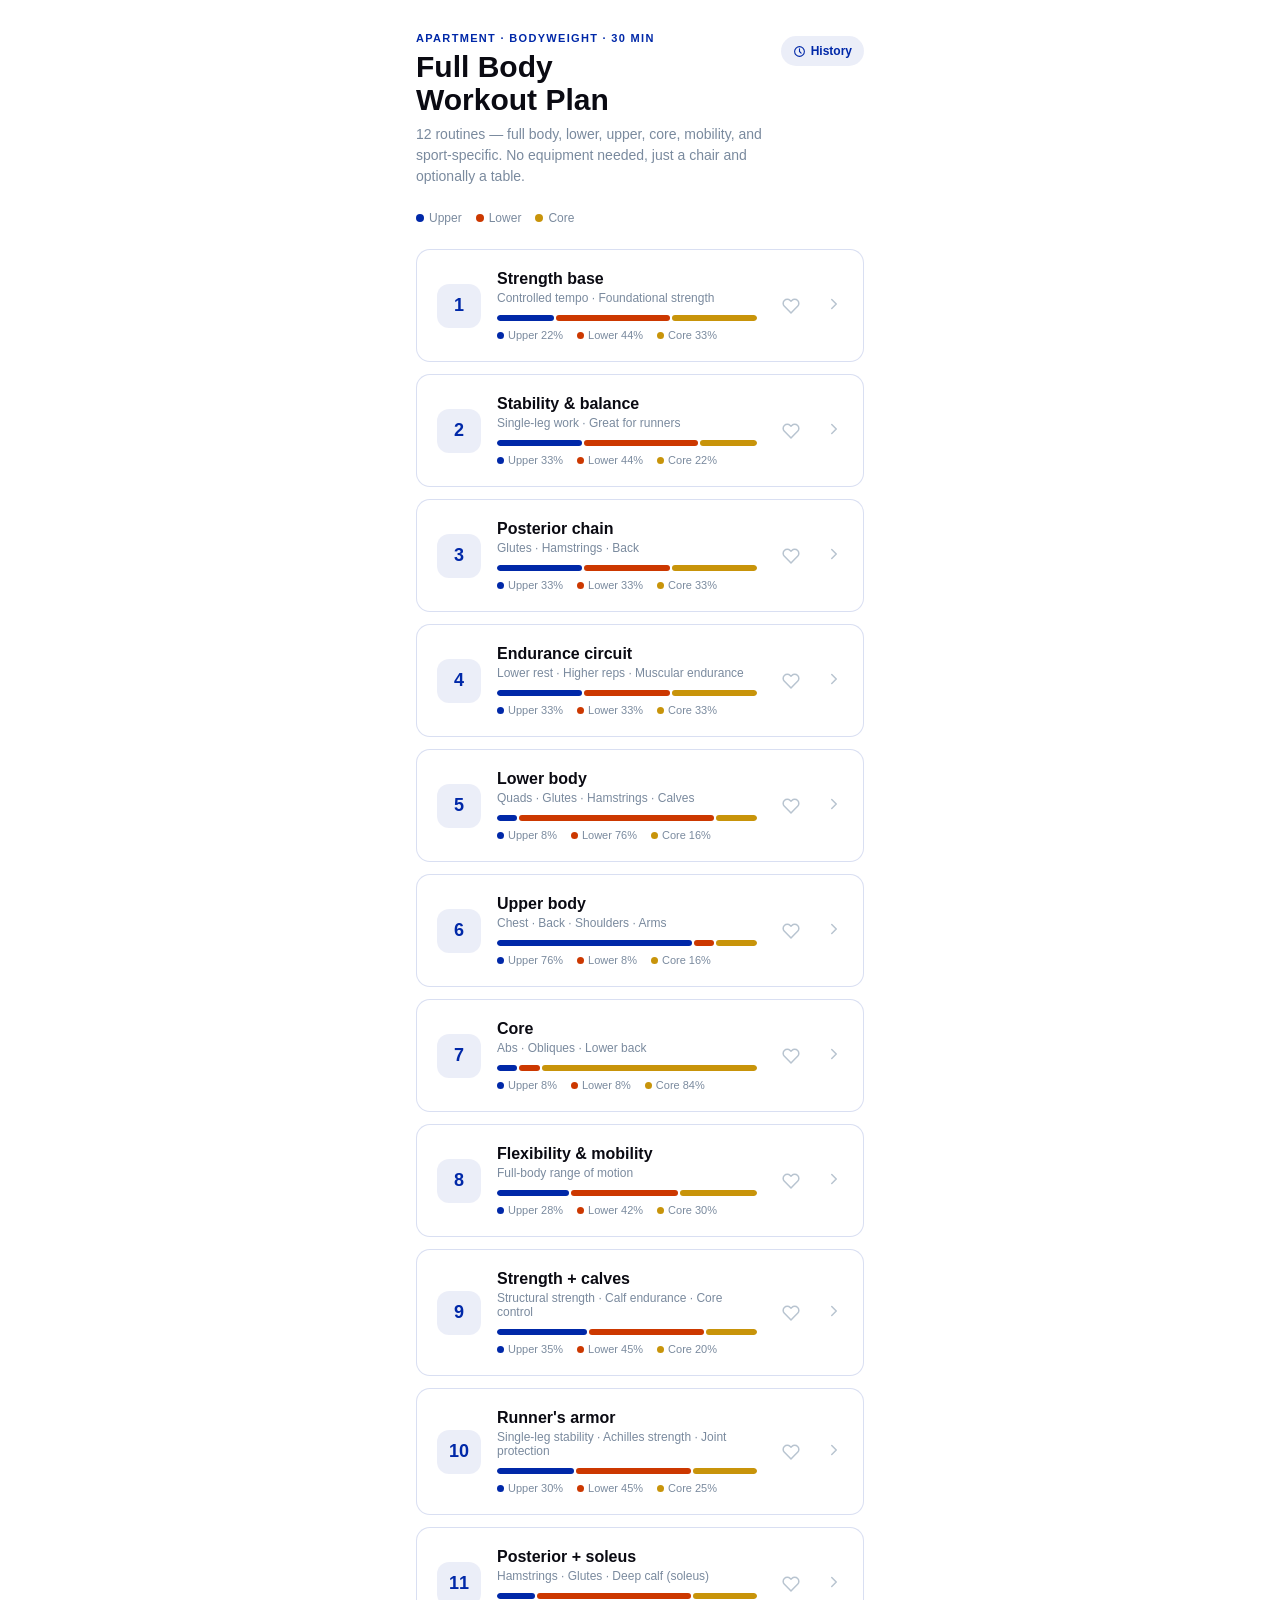
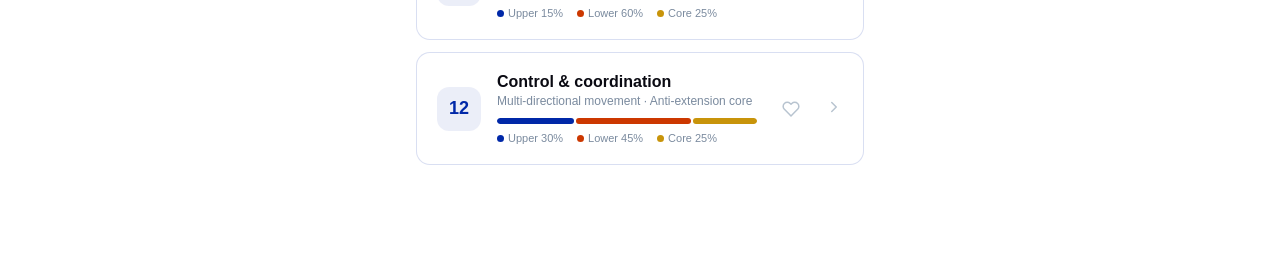
==== index.html @ d7d29f02 "Add 4 Gemini routines (9-12) and heart/favourite feature - Routines 9-12 from Gemini sport-specific " ====
<!DOCTYPE html>
<html lang="en">
<head>
  <meta charset="UTF-8">
  <meta name="viewport" content="width=device-width, initial-scale=1, viewport-fit=cover">
  <meta name="apple-mobile-web-app-capable" content="yes">
  <meta name="apple-mobile-web-app-status-bar-style" content="black-translucent">
  <meta name="theme-color" content="#ffffff">
  <title>Full Body Workout</title>
  <link rel="manifest" href="manifest.json">
  <link rel="icon" type="image/svg+xml" href="favicon.svg">
  <link rel="apple-touch-icon" href="apple-touch-icon.png">
  <link rel="stylesheet" href="style.css">
</head>
<body>
  <div class="page">
    <div class="hub-top">
      <div class="hub-header" style="padding-top:0">
        <p class="hub-eyebrow">Apartment · Bodyweight · 30 min</p>
        <h1 class="hub-title">Full Body<br>Workout Plan</h1>
        <p class="hub-sub">12 routines — full body, lower, upper, core, mobility, and sport-specific. No equipment needed, just a chair and optionally a table.</p>
      </div>
      <a href="history.html" class="history-nav-btn">
        <svg viewBox="0 0 24 24"><circle cx="12" cy="12" r="9"/><polyline points="12 7 12 12 15 15"/></svg>
        History
      </a>
    </div>

    <div class="muscle-legend">
      <div class="muscle-legend-item"><div class="legend-dot" style="background:var(--upper)"></div>Upper</div>
      <div class="muscle-legend-item"><div class="legend-dot" style="background:var(--lower)"></div>Lower</div>
      <div class="muscle-legend-item"><div class="legend-dot" style="background:var(--core)"></div>Core</div>
    </div>

    <div id="cards"></div>
  </div>

  <script src="data.js"></script>
  <script src="app.js"></script>
</body>
</html>
---- style.css ----
:root {
  --bg: #ffffff;
  --surface: #ffffff;
  --surface2: #E2DED7;
  --border: #CCC8C0;
  --card-border: rgba(0,40,168,0.15);
  --text: #0A0A12;
  --text2: #7A8A9E;
  --text3: #B8C4D0;
  --accent: #0028A8;
  --accent-dim: rgba(0,40,168,0.08);
  --upper: #0028A8;
  --upper-bg: rgba(0,40,168,0.08);
  --lower: #CC3800;
  --lower-bg: rgba(204,56,0,0.08);
  --core: #C8940A;
  --core-bg: rgba(200,148,10,0.10);
  --radius: 14px;
  --radius-sm: 8px;
  --font: -apple-system, BlinkMacSystemFont, 'SF Pro Display', 'Segoe UI', sans-serif;
}

*, *::before, *::after { box-sizing: border-box; margin: 0; padding: 0; }

html { font-size: 16px; -webkit-text-size-adjust: 100%; }

body {
  font-family: var(--font);
  background: var(--bg);
  color: var(--text);
  min-height: 100dvh;
  overscroll-behavior: none;
  padding-top: env(safe-area-inset-top);
}

a { color: inherit; text-decoration: none; }
button { font-family: var(--font); cursor: pointer; border: none; background: none; color: inherit; }

.page { max-width: 480px; margin: 0 auto; padding: 0 16px calc(100px + env(safe-area-inset-bottom)); }

/* Header */
.top-bar {
  display: flex;
  align-items: center;
  padding: 16px 0 8px;
  gap: 12px;
  position: sticky;
  top: 0;
  background: var(--bg);
  z-index: 10;
}
.back-btn {
  width: 36px; height: 36px;
  border-radius: 50%;
  background: var(--surface2);
  display: flex; align-items: center; justify-content: center;
  flex-shrink: 0;
  transition: background 0.15s;
}
.back-btn:active { background: var(--surface2); }
.back-btn svg { width: 18px; height: 18px; stroke: var(--text2); fill: none; stroke-width: 2; stroke-linecap: round; stroke-linejoin: round; }

/* Muscle tags */
.tags { display: flex; flex-wrap: wrap; gap: 5px; margin-top: 6px; }
.tag {
  font-size: 11px;
  padding: 3px 8px;
  border-radius: 20px;
  font-weight: 500;
}
.tag-upper { background: var(--upper-bg); color: var(--upper); }
.tag-lower { background: var(--lower-bg); color: var(--lower); }
.tag-core  { background: var(--core-bg);  color: var(--core); }

/* Split bar */
.split-bar {
  display: flex;
  border-radius: var(--radius-sm);
  overflow: hidden;
  height: 6px;
  gap: 2px;
}
.split-seg { height: 100%; border-radius: 3px; }

.split-labels {
  display: flex;
  gap: 14px;
  margin-top: 8px;
}
.split-label {
  font-size: 11px;
  display: flex;
  align-items: center;
  gap: 4px;
}
.split-dot {
  width: 7px; height: 7px;
  border-radius: 50%;
}

/* Section label */
.section-label {
  font-size: 10px;
  font-weight: 600;
  letter-spacing: 0.1em;
  text-transform: uppercase;
  color: var(--text2);
  margin: 24px 0 10px;
}

/* Exercise card */
.ex-card {
  background: var(--bg);
  border: 1px solid var(--card-border);
  border-radius: var(--radius);
  padding: 14px 16px;
  margin-bottom: 8px;
  display: flex;
  align-items: flex-start;
  gap: 14px;
}
.ex-card.warmup, .ex-card.cooldown {
  border-color: var(--border);
}
.ex-left { flex: 1; min-width: 0; }
.ex-name { font-size: 15px; font-weight: 600; }
.ex-note { font-size: 12px; color: var(--text2); margin-top: 3px; line-height: 1.4; }
.ex-right {
  display: flex;
  flex-direction: column;
  align-items: flex-end;
  gap: 8px;
  flex-shrink: 0;
}
.ex-sets {
  font-size: 12px;
  color: var(--text2);
  text-align: right;
  white-space: nowrap;
}
.video-btn {
  display: flex;
  align-items: center;
  gap: 4px;
  font-size: 11px;
  color: var(--accent);
  background: var(--accent-dim);
  border-radius: 20px;
  padding: 4px 9px;
  white-space: nowrap;
  transition: opacity 0.15s;
}
.video-btn:active { opacity: 0.7; }
.video-btn svg { width: 11px; height: 11px; fill: var(--accent); }

/* Tip box */
.tip-box {
  background: var(--accent-dim);
  border-left: 3px solid var(--accent);
  border-radius: 0 var(--radius-sm) var(--radius-sm) 0;
  padding: 12px 14px;
  font-size: 13px;
  color: var(--text2);
  line-height: 1.5;
  margin: 20px 0;
}

/* Timer overlay */
#timer-overlay {
  position: fixed;
  inset: 0;
  background: var(--bg);
  z-index: 100;
  display: flex;
  flex-direction: column;
  align-items: center;
  justify-content: center;
  padding: calc(24px + env(safe-area-inset-top)) 24px calc(24px + env(safe-area-inset-bottom));
  text-align: center;
  display: none;
}
#timer-overlay.active { display: flex; }

.timer-phase {
  font-size: 11px;
  font-weight: 600;
  letter-spacing: 0.12em;
  text-transform: uppercase;
  color: var(--text3);
  margin-bottom: 8px;
}
.timer-ex-name {
  font-size: 26px;
  font-weight: 700;
  line-height: 1.2;
  margin-bottom: 6px;
}
.timer-ex-note {
  font-size: 14px;
  color: var(--text2);
  margin-bottom: 32px;
  line-height: 1.4;
}
.timer-ring {
  position: relative;
  width: 180px; height: 180px;
  margin-bottom: 28px;
}
.timer-ring svg { width: 100%; height: 100%; transform: rotate(-90deg); }
.timer-ring-bg { fill: none; stroke: var(--surface2); stroke-width: 8; }
.timer-ring-fg { fill: none; stroke-width: 8; stroke-linecap: round; transition: stroke-dashoffset 1s linear; }
.timer-ring-fg.work  { stroke: var(--accent); }
.timer-ring-fg.rest  { stroke: var(--text3); }
.timer-count {
  position: absolute;
  inset: 0;
  display: flex;
  flex-direction: column;
  align-items: center;
  justify-content: center;
}
.timer-seconds {
  font-size: 52px;
  font-weight: 700;
  line-height: 1;
  font-variant-numeric: tabular-nums;
}
.timer-mode-label {
  font-size: 11px;
  font-weight: 600;
  letter-spacing: 0.1em;
  text-transform: uppercase;
  margin-top: 4px;
}
.timer-mode-label.work { color: var(--accent); }
.timer-mode-label.rest { color: var(--text2); }

.timer-set-info {
  font-size: 13px;
  color: var(--text2);
  margin-bottom: 28px;
}

.timer-controls {
  display: flex;
  gap: 12px;
  align-items: center;
}
.timer-btn-main {
  width: 64px; height: 64px;
  border-radius: 50%;
  background: var(--accent);
  color: #fff;
  font-size: 13px;
  font-weight: 700;
  display: flex;
  align-items: center;
  justify-content: center;
  transition: transform 0.1s;
}
.timer-btn-main:active { transform: scale(0.95); }
.timer-btn-main svg { width: 22px; height: 22px; fill: #fff; }
.timer-btn-sec {
  width: 48px; height: 48px;
  border-radius: 50%;
  background: var(--surface2);
  display: flex;
  align-items: center;
  justify-content: center;
  transition: background 0.15s;
}
.timer-btn-sec:active { background: var(--border); }
.timer-btn-sec svg { width: 18px; height: 18px; stroke: var(--text2); fill: none; stroke-width: 2; stroke-linecap: round; stroke-linejoin: round; }

.timer-next-up {
  margin-top: 20px;
  font-size: 12px;
  color: var(--text3);
}
.timer-next-up span { color: var(--text2); }

.timer-progress-bar {
  width: 100%;
  max-width: 280px;
  height: 3px;
  background: var(--surface2);
  border-radius: 2px;
  margin-bottom: 28px;
  overflow: hidden;
}
.timer-progress-fill {
  height: 100%;
  background: var(--accent);
  border-radius: 2px;
  transition: width 0.3s;
}

/* Start area (fixed bottom wrapper) */
#start-area {
  position: fixed;
  bottom: 0;
  left: 0;
  right: 0;
  display: flex;
  flex-direction: column;
  align-items: center;
  gap: 10px;
  padding: 16px 16px calc(28px + env(safe-area-inset-bottom));
  background: linear-gradient(transparent, var(--bg) 40%);
  z-index: 20;
  pointer-events: none;
}
#start-area > * { pointer-events: all; }

/* Mode toggle */
.mode-select {
  display: flex;
  background: var(--surface2);
  border-radius: 50px;
  padding: 3px;
}
.mode-btn {
  padding: 8px 22px;
  border-radius: 50px;
  font-size: 13px;
  font-weight: 600;
  color: var(--text2);
  transition: all 0.15s;
}
.mode-btn.active {
  background: var(--accent);
  color: #fff;
}

/* Start workout btn */
.start-btn {
  background: var(--accent);
  color: #fff;
  font-size: 15px;
  font-weight: 700;
  padding: 16px 40px;
  border-radius: 50px;
  box-shadow: 0 8px 32px rgba(0,40,168,0.22);
  transition: transform 0.1s, box-shadow 0.1s;
  white-space: nowrap;
}
.start-btn:active { transform: scale(0.97); box-shadow: none; }

/* Reps overlay */
#reps-overlay {
  position: fixed;
  inset: 0;
  background: var(--bg);
  z-index: 100;
  display: none;
  flex-direction: column;
  align-items: center;
  justify-content: center;
  padding: calc(24px + env(safe-area-inset-top)) 24px calc(24px + env(safe-area-inset-bottom));
  text-align: center;
}
#reps-overlay.active { display: flex; }

.reps-input-row {
  display: flex;
  align-items: center;
  gap: 20px;
  margin: 12px 0 4px;
}
.reps-number {
  font-size: 72px;
  font-weight: 800;
  line-height: 1;
  font-variant-numeric: tabular-nums;
  min-width: 90px;
  text-align: center;
}
.reps-adj {
  width: 52px;
  height: 52px;
  border-radius: 50%;
  background: var(--surface2);
  font-size: 30px;
  font-weight: 300;
  color: var(--text);
  display: flex;
  align-items: center;
  justify-content: center;
  transition: background 0.15s;
}
.reps-adj:active { background: var(--border); }
.reps-target {
  font-size: 12px;
  color: var(--text3);
  margin-top: 8px;
}
.reps-done-btn {
  background: var(--accent);
  color: #fff;
  font-size: 16px;
  font-weight: 700;
  padding: 16px 48px;
  border-radius: 50px;
  margin-top: 20px;
  transition: transform 0.1s;
}
.reps-done-btn:active { transform: scale(0.97); }

/* History page */
.export-btn {
  font-size: 12px;
  font-weight: 600;
  color: var(--accent);
  background: var(--accent-dim);
  padding: 7px 14px;
  border-radius: 20px;
  white-space: nowrap;
  transition: opacity 0.15s;
}
.export-btn:active { opacity: 0.7; }

.history-card {
  background: var(--bg);
  border: 1px solid var(--card-border);
  border-radius: var(--radius);
  padding: 14px 16px;
  margin-bottom: 10px;
  cursor: pointer;
  transition: border-color 0.15s;
}
.history-card:active { border-color: var(--accent); }
.history-card-header {
  display: flex;
  justify-content: space-between;
  align-items: flex-start;
  gap: 10px;
}
.history-card-title { font-size: 15px; font-weight: 600; }
.history-card-meta { font-size: 12px; color: var(--text2); margin-top: 3px; }
.history-mode-badge {
  font-size: 10px;
  font-weight: 700;
  padding: 3px 8px;
  border-radius: 20px;
  text-transform: uppercase;
  letter-spacing: 0.05em;
  flex-shrink: 0;
}
.history-mode-badge.reps { background: var(--accent-dim); color: var(--accent); }
.history-mode-badge.timer { background: var(--surface2); color: var(--text3); }
.history-exercises {
  display: none;
  margin-top: 10px;
  border-top: 1px solid var(--border);
  padding-top: 10px;
  flex-direction: column;
  gap: 5px;
}
.history-card.expanded .history-exercises { display: flex; }
.history-chevron {
  width: 15px; height: 15px;
  stroke: var(--text3);
  fill: none;
  stroke-width: 2;
  stroke-linecap: round;
  stroke-linejoin: round;
  transition: transform 0.2s;
  flex-shrink: 0;
}
.history-card.expanded .history-chevron { transform: rotate(90deg); }

/* Weekly summary */
.history-week-summary {
  display: flex;
  gap: 16px;
  padding: 12px 0 20px;
  border-bottom: 1px solid var(--border);
  margin-bottom: 16px;
}
.history-stat {
  display: flex;
  flex-direction: column;
  gap: 2px;
}
.history-stat-value {
  font-size: 22px;
  font-weight: 800;
  color: var(--accent);
  line-height: 1;
}
.history-stat-label {
  font-size: 11px;
  color: var(--text2);
  font-weight: 500;
}
.history-ex-row {
  display: flex;
  justify-content: space-between;
  font-size: 12px;
  color: var(--text2);
}
.history-ex-row span:first-child { color: var(--text); }

/* Privacy notice */
.privacy-notice {
  margin-top: 32px;
  padding: 16px;
  border-top: 1px solid var(--border);
  padding-bottom: 40px;
}
.privacy-notice-title {
  display: flex;
  align-items: center;
  gap: 6px;
  font-size: 11px;
  font-weight: 700;
  text-transform: uppercase;
  letter-spacing: 0.08em;
  color: var(--text2);
  margin-bottom: 10px;
}
.privacy-notice-title svg {
  width: 13px; height: 13px;
  stroke: var(--text2);
  fill: none;
  stroke-width: 2;
  stroke-linecap: round;
  stroke-linejoin: round;
  flex-shrink: 0;
}
.privacy-notice p {
  font-size: 12px;
  color: var(--text3);
  line-height: 1.6;
  margin-bottom: 8px;
}
.privacy-notice p:last-child { margin-bottom: 0; }
.privacy-notice strong { color: var(--text2); font-weight: 600; }

/* Hub history nav */
.hub-top {
  display: flex;
  justify-content: space-between;
  align-items: flex-start;
  padding-top: 32px;
}
.history-nav-btn {
  display: flex;
  align-items: center;
  gap: 5px;
  font-size: 12px;
  font-weight: 600;
  color: var(--accent);
  background: var(--accent-dim);
  padding: 8px 12px;
  border-radius: 20px;
  white-space: nowrap;
  margin-top: 4px;
  transition: opacity 0.15s;
}
.history-nav-btn:active { opacity: 0.7; }
.history-nav-btn svg { width: 13px; height: 13px; stroke: var(--accent); fill: none; stroke-width: 2; stroke-linecap: round; stroke-linejoin: round; }

/* Hub cards */
.routine-card {
  background: var(--bg);
  border: 1px solid var(--card-border);
  border-radius: var(--radius);
  padding: 20px;
  margin-bottom: 12px;
  display: flex;
  align-items: center;
  gap: 16px;
  transition: background 0.15s, border-color 0.15s;
  cursor: pointer;
}
.routine-card:active { background: var(--surface2); border-color: var(--accent); }
.routine-num {
  width: 44px; height: 44px;
  border-radius: 12px;
  background: var(--accent-dim);
  color: var(--accent);
  font-size: 18px;
  font-weight: 800;
  display: flex;
  align-items: center;
  justify-content: center;
  flex-shrink: 0;
}
.routine-info { flex: 1; }
.routine-card-title { font-size: 16px; font-weight: 600; }
.routine-card-focus { font-size: 12px; color: var(--text2); margin-top: 3px; }
.routine-card-last { font-size: 11px; color: var(--accent); margin-top: 3px; font-weight: 500; }
.routine-card-split { margin-top: 10px; }
.chevron { flex-shrink: 0; }
.chevron svg { width: 18px; height: 18px; stroke: var(--text3); fill: none; stroke-width: 2; stroke-linecap: round; stroke-linejoin: round; }

.heart-btn {
  width: 36px; height: 36px;
  border-radius: 50%;
  display: flex;
  align-items: center;
  justify-content: center;
  flex-shrink: 0;
  transition: transform 0.15s;
}
.heart-btn:active { transform: scale(0.82); }
.heart-btn svg {
  width: 18px; height: 18px;
  stroke: var(--text3);
  fill: none;
  stroke-width: 2;
  stroke-linecap: round;
  stroke-linejoin: round;
  transition: stroke 0.15s, fill 0.15s;
}
.heart-btn.active svg {
  stroke: var(--lower);
  fill: var(--lower);
}

/* Hub header */
.hub-header { padding: 32px 0 8px; }
.hub-eyebrow {
  font-size: 11px;
  font-weight: 600;
  letter-spacing: 0.12em;
  text-transform: uppercase;
  color: var(--accent);
  margin-bottom: 6px;
}
.hub-title { font-size: 30px; font-weight: 800; line-height: 1.1; }
.hub-sub { font-size: 14px; color: var(--text2); margin-top: 8px; line-height: 1.5; }

.muscle-legend {
  display: flex;
  gap: 14px;
  margin: 16px 0 24px;
}
.muscle-legend-item {
  display: flex;
  align-items: center;
  gap: 5px;
  font-size: 12px;
  color: var(--text2);
}
.legend-dot { width: 8px; height: 8px; border-radius: 50%; }

/* Done screen */
.done-screen {
  display: flex;
  flex-direction: column;
  align-items: center;
  justify-content: center;
  text-align: center;
  min-height: 60vh;
  gap: 12px;
}
.done-icon {
  font-size: 56px;
  margin-bottom: 8px;
}
.done-title { font-size: 28px; font-weight: 800; }
.done-sub { font-size: 15px; color: var(--text2); }
.done-btn {
  margin-top: 24px;
  background: var(--accent);
  color: #fff;
  font-size: 15px;
  font-weight: 700;
  padding: 14px 36px;
  border-radius: 50px;
}
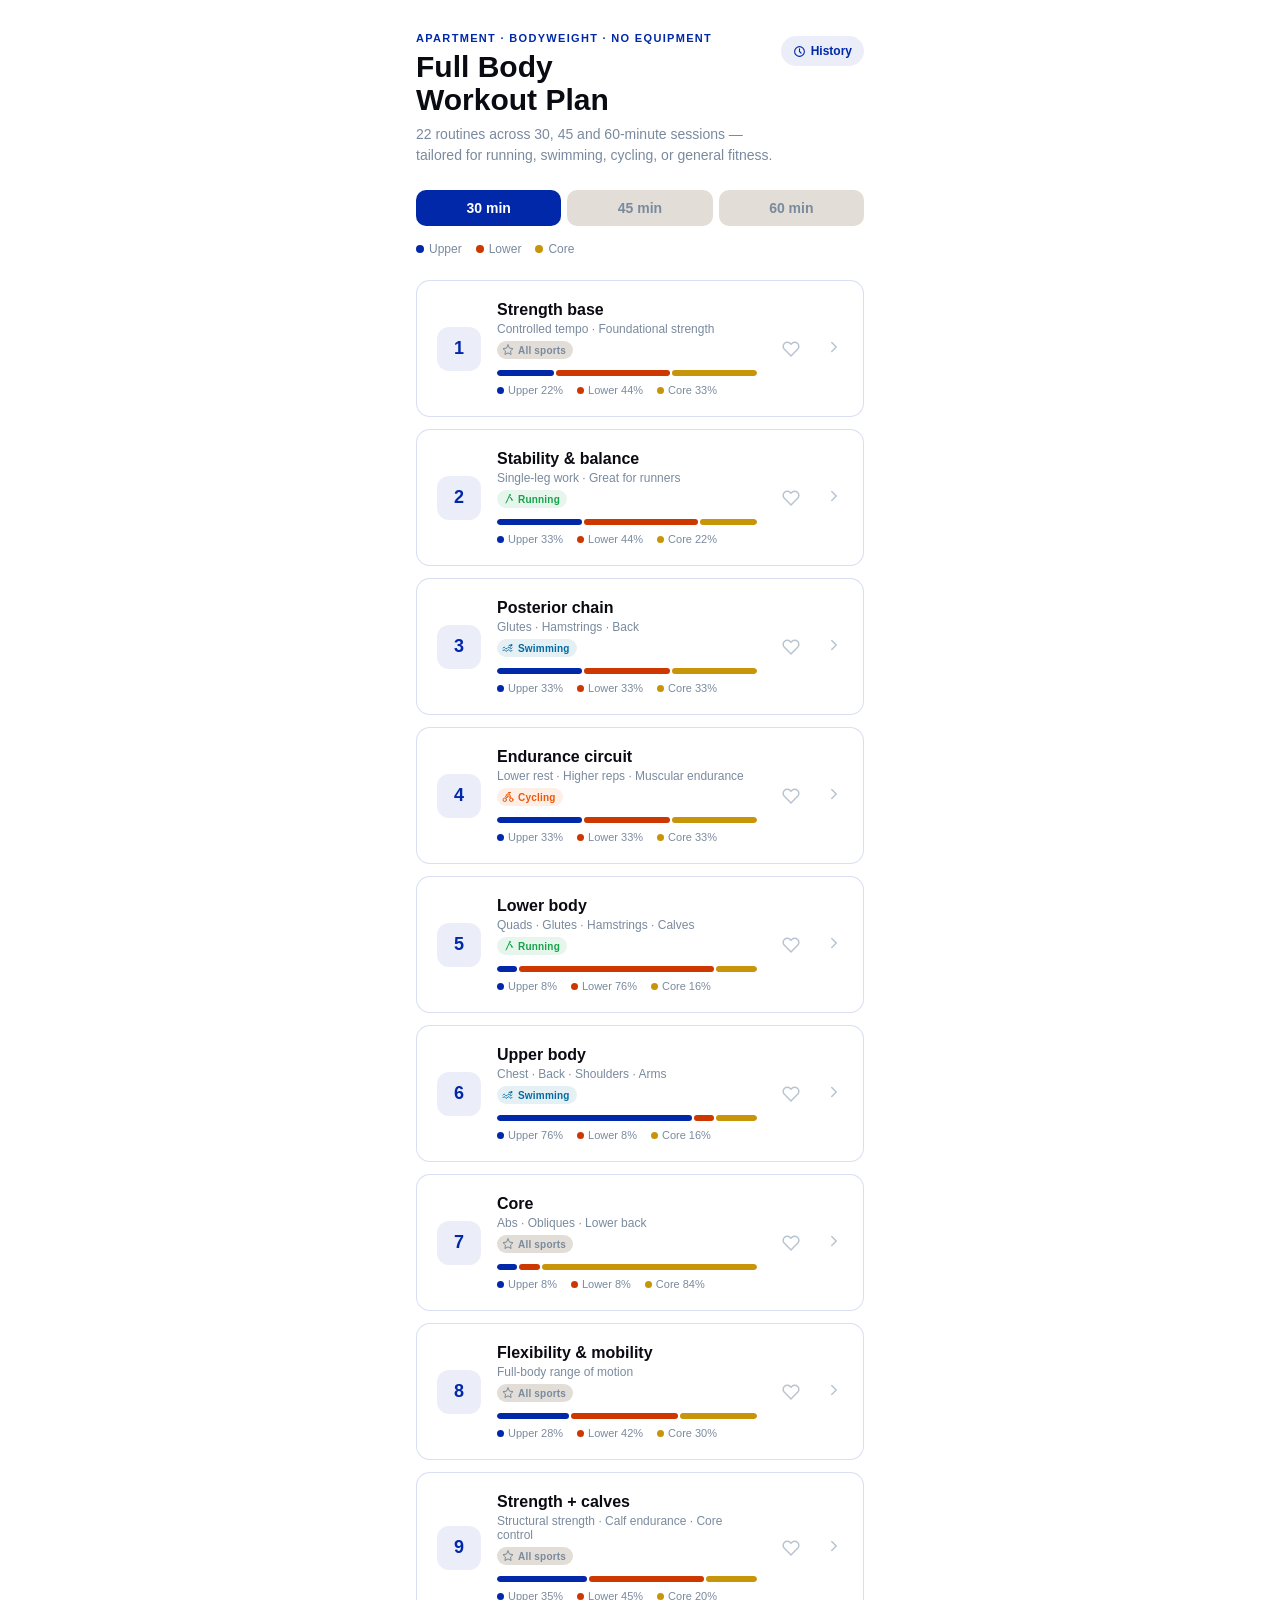
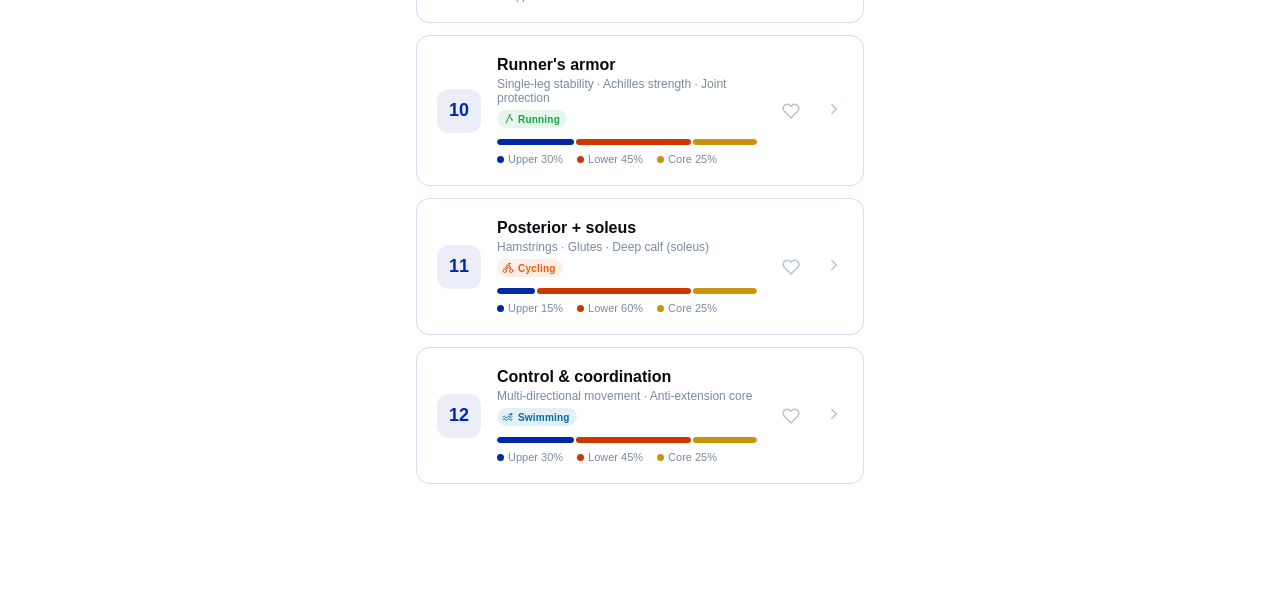
==== commit 9041ba39: "Add duration tabs, sport icons, and 10 new 45/60-min routines - Duration tabs (30/45/60 min) on the " ====
--- a/index.html
+++ b/index.html
@@ -9,21 +9,27 @@
   <title>Full Body Workout</title>
   <link rel="manifest" href="manifest.json">
   <link rel="icon" type="image/svg+xml" href="favicon.svg">
-  <link rel="apple-touch-icon" href="apple-touch-icon.png">
+  <link rel="apple-touch-icon" href="apple-touch-icon-v2.png">
   <link rel="stylesheet" href="style.css">
 </head>
 <body>
   <div class="page">
     <div class="hub-top">
       <div class="hub-header" style="padding-top:0">
-        <p class="hub-eyebrow">Apartment · Bodyweight · 30 min</p>
+        <p class="hub-eyebrow">Apartment · Bodyweight · No equipment</p>
         <h1 class="hub-title">Full Body<br>Workout Plan</h1>
-        <p class="hub-sub">12 routines — full body, lower, upper, core, mobility, and sport-specific. No equipment needed, just a chair and optionally a table.</p>
+        <p class="hub-sub">22 routines across 30, 45 and 60-minute sessions — tailored for running, swimming, cycling, or general fitness.</p>
       </div>
       <a href="history.html" class="history-nav-btn">
         <svg viewBox="0 0 24 24"><circle cx="12" cy="12" r="9"/><polyline points="12 7 12 12 15 15"/></svg>
         History
       </a>
+    </div>
+
+    <div class="duration-tabs">
+      <button class="dur-tab active" data-dur="30">30 min</button>
+      <button class="dur-tab" data-dur="45">45 min</button>
+      <button class="dur-tab" data-dur="60">60 min</button>
     </div>
 
     <div class="muscle-legend">
--- a/style.css
+++ b/style.css
@@ -561,6 +561,49 @@
 .history-nav-btn:active { opacity: 0.7; }
 .history-nav-btn svg { width: 13px; height: 13px; stroke: var(--accent); fill: none; stroke-width: 2; stroke-linecap: round; stroke-linejoin: round; }
 
+/* Duration tabs */
+.duration-tabs {
+  display: flex;
+  gap: 6px;
+  margin: 16px 0 4px;
+}
+.dur-tab {
+  flex: 1;
+  padding: 10px 0;
+  border-radius: 10px;
+  font-size: 14px;
+  font-weight: 600;
+  color: var(--text2);
+  background: var(--surface2);
+  transition: all 0.15s;
+}
+.dur-tab.active {
+  background: var(--accent);
+  color: #fff;
+}
+.dur-tab:active { opacity: 0.85; }
+
+/* Sport badge */
+.sport-badge {
+  display: inline-flex;
+  align-items: center;
+  gap: 4px;
+  font-size: 10px;
+  font-weight: 600;
+  padding: 3px 7px 3px 5px;
+  border-radius: 20px;
+  margin-top: 5px;
+  letter-spacing: 0.02em;
+}
+.sport-badge svg {
+  width: 12px; height: 12px;
+  flex-shrink: 0;
+}
+.sport-run   { background: rgba(22,163,74,0.10);  color: #16A34A; }
+.sport-swim  { background: rgba(3,105,161,0.10);   color: #0369A1; }
+.sport-cycle { background: rgba(234,88,12,0.10);   color: #EA580C; }
+.sport-all   { background: var(--surface2);         color: var(--text2); }
+
 /* Hub cards */
 .routine-card {
   background: var(--bg);
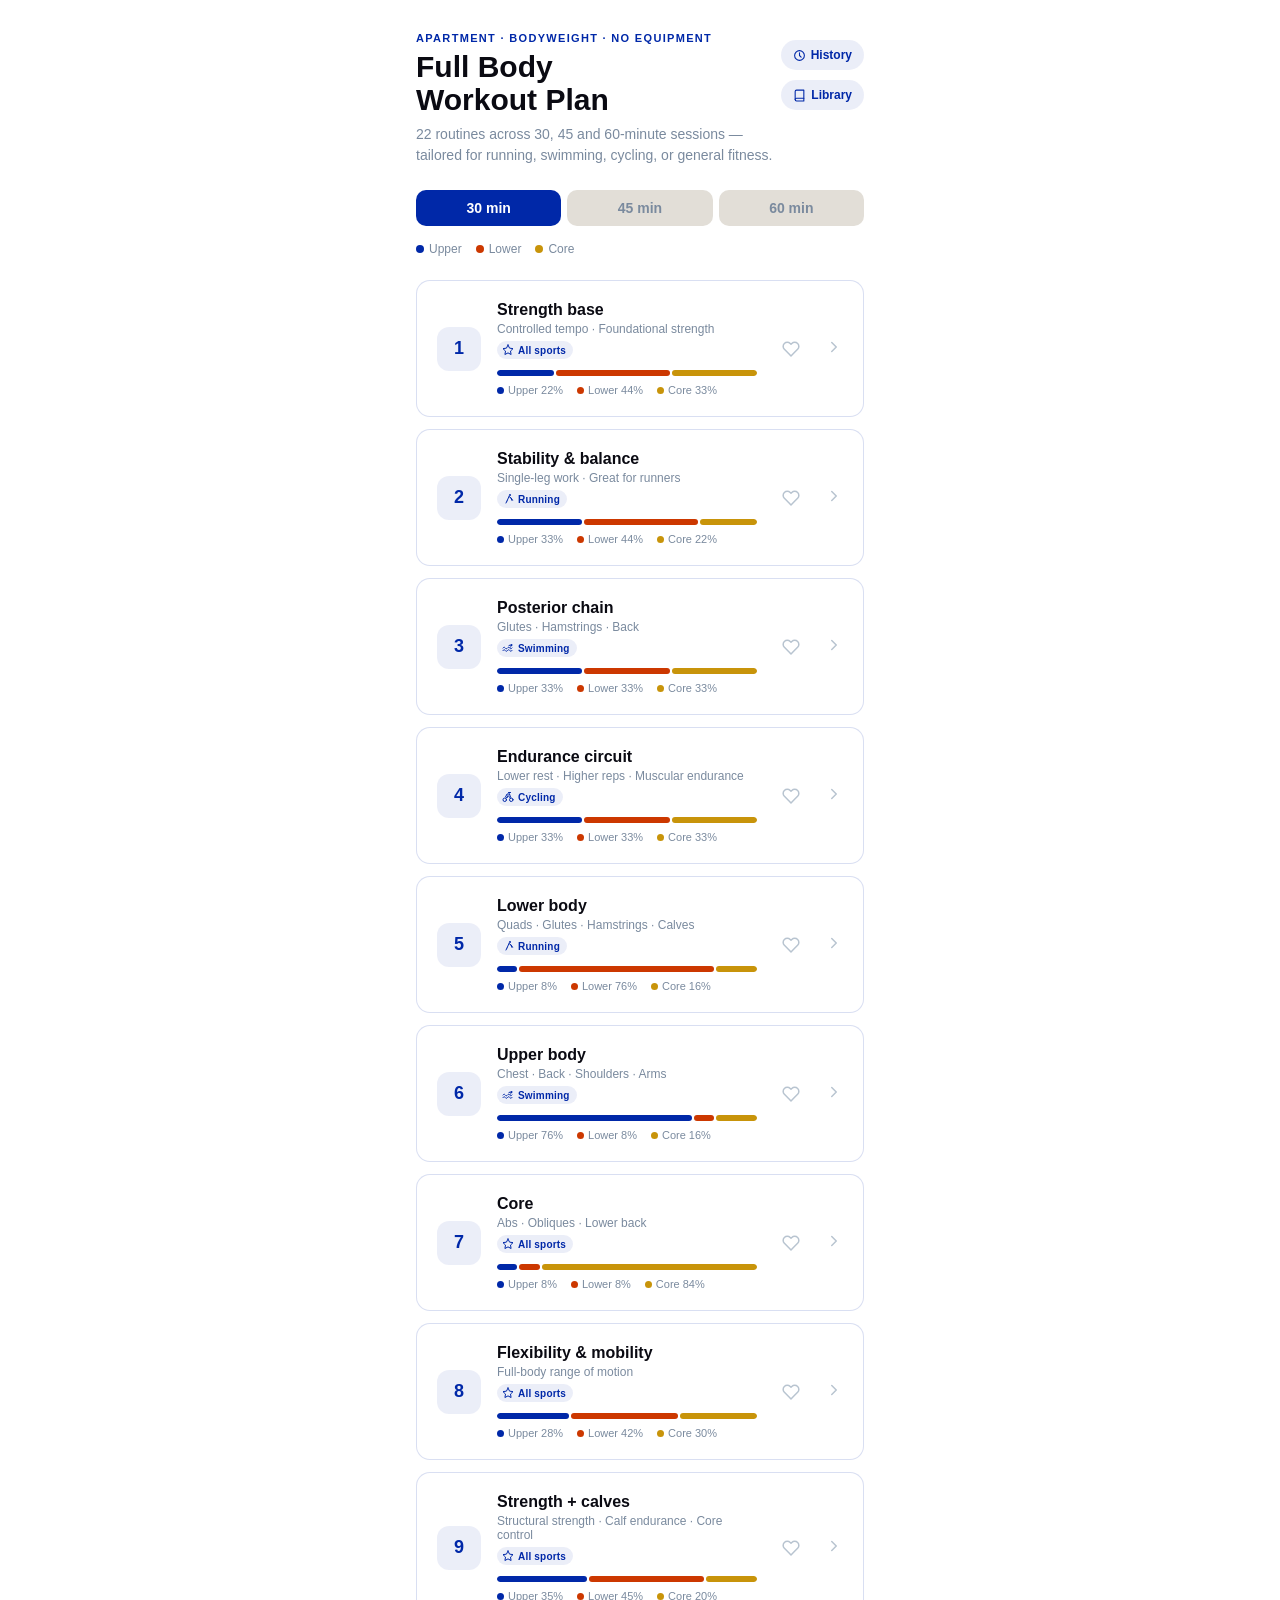
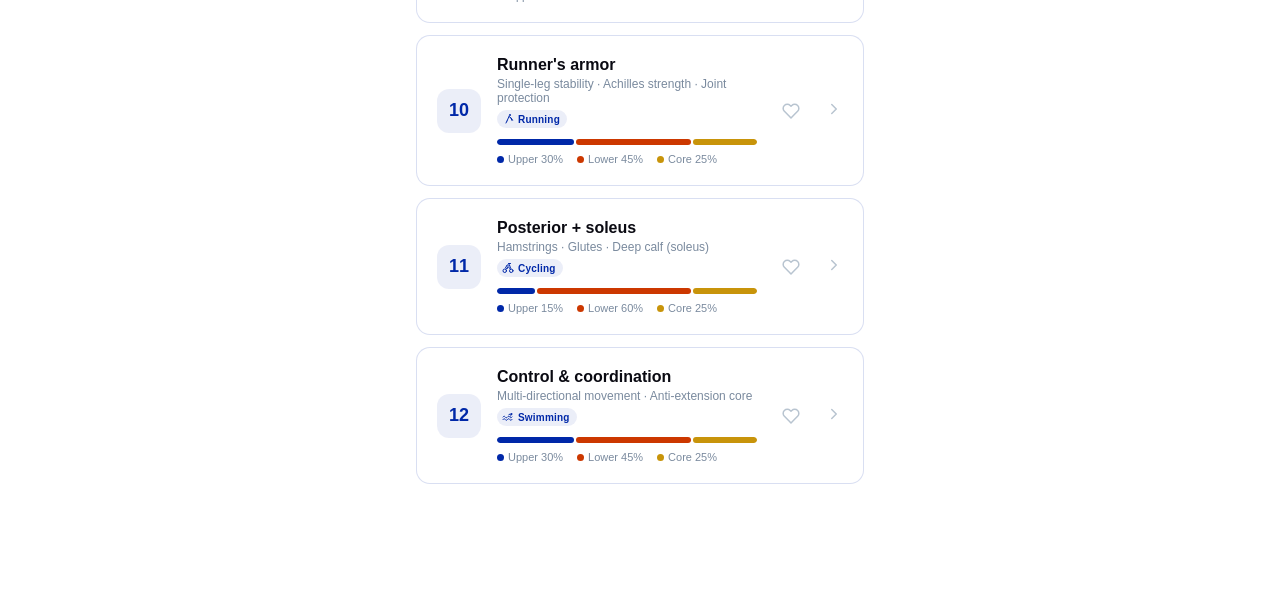
==== commit dc1f4cb7: "Add exercise library + fix sport badge colors - New library.html/library.js: 30 exercises across Low" ====
--- a/index.html
+++ b/index.html
@@ -20,10 +20,16 @@
         <h1 class="hub-title">Full Body<br>Workout Plan</h1>
         <p class="hub-sub">22 routines across 30, 45 and 60-minute sessions — tailored for running, swimming, cycling, or general fitness.</p>
       </div>
-      <a href="history.html" class="history-nav-btn">
-        <svg viewBox="0 0 24 24"><circle cx="12" cy="12" r="9"/><polyline points="12 7 12 12 15 15"/></svg>
-        History
-      </a>
+      <div class="hub-nav">
+        <a href="history.html" class="history-nav-btn">
+          <svg viewBox="0 0 24 24"><circle cx="12" cy="12" r="9"/><polyline points="12 7 12 12 15 15"/></svg>
+          History
+        </a>
+        <a href="library.html" class="history-nav-btn">
+          <svg viewBox="0 0 24 24"><path d="M4 19.5A2.5 2.5 0 0 1 6.5 17H20"/><path d="M6.5 2H20v20H6.5A2.5 2.5 0 0 1 4 19.5v-15A2.5 2.5 0 0 1 6.5 2z"/></svg>
+          Library
+        </a>
+      </div>
     </div>
 
     <div class="duration-tabs">
--- a/style.css
+++ b/style.css
@@ -599,10 +599,10 @@
   width: 12px; height: 12px;
   flex-shrink: 0;
 }
-.sport-run   { background: rgba(22,163,74,0.10);  color: #16A34A; }
-.sport-swim  { background: rgba(3,105,161,0.10);   color: #0369A1; }
-.sport-cycle { background: rgba(234,88,12,0.10);   color: #EA580C; }
-.sport-all   { background: var(--surface2);         color: var(--text2); }
+.sport-run, .sport-swim, .sport-cycle, .sport-all {
+  background: var(--accent-dim);
+  color: var(--accent);
+}
 
 /* Hub cards */
 .routine-card {
@@ -688,6 +688,129 @@
   color: var(--text2);
 }
 .legend-dot { width: 8px; height: 8px; border-radius: 50%; }
+
+/* Hub nav (history + library buttons) */
+.hub-nav {
+  display: flex;
+  flex-direction: column;
+  gap: 6px;
+  align-items: flex-end;
+  flex-shrink: 0;
+  margin-top: 4px;
+}
+
+/* Top bar titles (library / history pages) */
+.top-bar-titles { flex: 1; }
+.top-bar-title { font-size: 22px; font-weight: 800; }
+
+/* Library tabs */
+.lib-tabs {
+  display: flex;
+  gap: 6px;
+  margin: 16px 0 4px;
+}
+.lib-tab {
+  flex: 1;
+  padding: 10px 0;
+  border-radius: 10px;
+  font-size: 14px;
+  font-weight: 600;
+  color: var(--text2);
+  background: var(--surface2);
+  transition: all 0.15s;
+}
+.lib-tab.active {
+  background: var(--accent);
+  color: #fff;
+}
+.lib-tab:active { opacity: 0.85; }
+
+/* Library exercise cards */
+.lib-card {
+  background: var(--bg);
+  border: 1px solid var(--card-border);
+  border-radius: var(--radius);
+  padding: 14px 16px;
+  margin-bottom: 8px;
+  cursor: pointer;
+  transition: border-color 0.15s;
+}
+.lib-card:active { border-color: var(--accent); }
+.lib-card-header {
+  display: flex;
+  justify-content: space-between;
+  align-items: flex-start;
+  gap: 10px;
+}
+.lib-card-info { flex: 1; min-width: 0; }
+.lib-card-name-row {
+  display: flex;
+  align-items: center;
+  gap: 8px;
+  flex-wrap: wrap;
+}
+.lib-card-name {
+  font-size: 15px;
+  font-weight: 600;
+}
+.lib-cat-tag {
+  font-size: 10px;
+  padding: 2px 7px;
+}
+.lib-card-muscles {
+  display: flex;
+  flex-wrap: wrap;
+  gap: 4px;
+  margin-top: 6px;
+}
+.lib-card-actions {
+  display: flex;
+  align-items: center;
+  gap: 2px;
+  flex-shrink: 0;
+}
+.ex-chevron {
+  width: 18px; height: 18px;
+  stroke: var(--text3);
+  fill: none;
+  stroke-width: 2;
+  stroke-linecap: round;
+  stroke-linejoin: round;
+  transition: transform 0.2s;
+}
+.lib-card.expanded .ex-chevron { transform: rotate(90deg); }
+.lib-card-body {
+  display: none;
+  margin-top: 14px;
+  padding-top: 14px;
+  border-top: 1px solid var(--border);
+}
+.lib-card.expanded .lib-card-body { display: block; }
+.lib-card-desc {
+  font-size: 14px;
+  color: var(--text2);
+  line-height: 1.6;
+  margin-bottom: 14px;
+}
+.lib-card-tips-label {
+  font-size: 10px;
+  font-weight: 700;
+  text-transform: uppercase;
+  letter-spacing: 0.1em;
+  color: var(--text2);
+  margin-bottom: 8px;
+}
+.lib-card-tips {
+  padding-left: 16px;
+  display: flex;
+  flex-direction: column;
+  gap: 7px;
+}
+.lib-card-tips li {
+  font-size: 13px;
+  color: var(--text2);
+  line-height: 1.5;
+}
 
 /* Done screen */
 .done-screen {
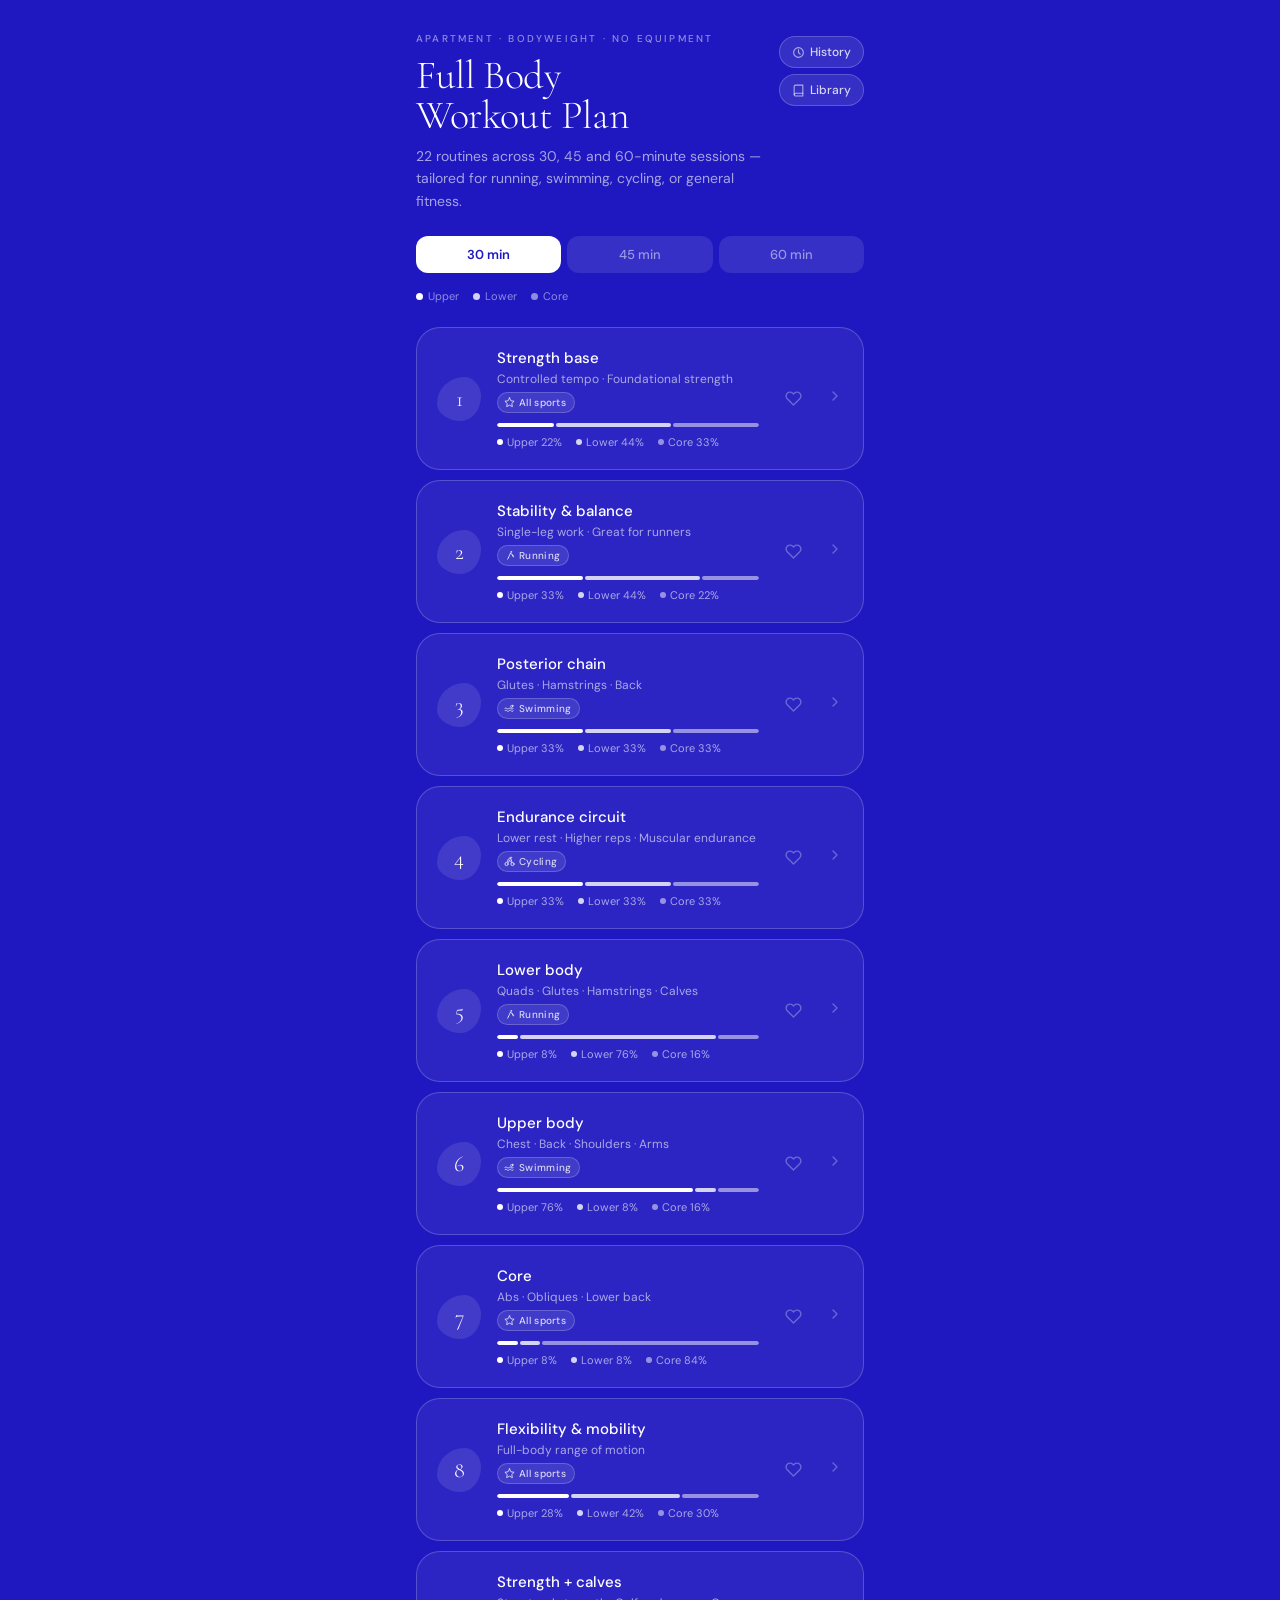
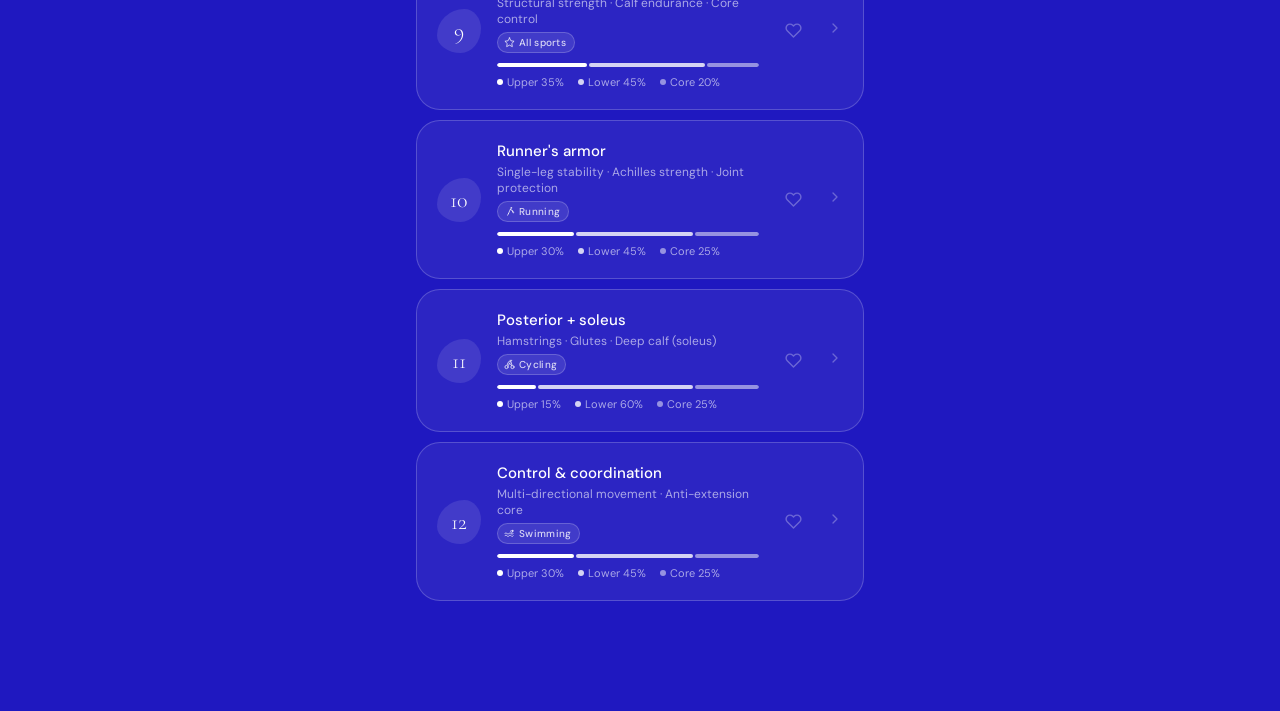
==== commit 29b82c66: "Apply Klein Design System — full visual overhaul - Background: Klein Electric Blue (#1F18C0), white " ====
--- a/index.html
+++ b/index.html
@@ -5,11 +5,14 @@
   <meta name="viewport" content="width=device-width, initial-scale=1, viewport-fit=cover">
   <meta name="apple-mobile-web-app-capable" content="yes">
   <meta name="apple-mobile-web-app-status-bar-style" content="black-translucent">
-  <meta name="theme-color" content="#ffffff">
+  <meta name="theme-color" content="#1F18C0">
   <title>Full Body Workout</title>
   <link rel="manifest" href="manifest.json">
   <link rel="icon" type="image/svg+xml" href="favicon.svg">
   <link rel="apple-touch-icon" href="apple-touch-icon-v2.png">
+  <link rel="preconnect" href="https://fonts.googleapis.com">
+  <link rel="preconnect" href="https://fonts.gstatic.com" crossorigin>
+  <link href="https://fonts.googleapis.com/css2?family=Cormorant+Garamond:ital,wght@0,300;0,400;0,600;1,300&family=DM+Sans:opsz,wght@9..40,300;9..40,400;9..40,500&display=swap" rel="stylesheet">
   <link rel="stylesheet" href="style.css">
 </head>
 <body>
--- a/style.css
+++ b/style.css
@@ -1,25 +1,50 @@
+@import url('https://fonts.googleapis.com/css2?family=Cormorant+Garamond:ital,wght@0,300;0,400;0,600;1,300;1,400&family=DM+Sans:opsz,wght@9..40,300;9..40,400;9..40,500&display=swap');
+
+/* ── Design tokens ────────────────────────────────────────────────── */
 :root {
-  --bg: #ffffff;
-  --surface: #ffffff;
-  --surface2: #E2DED7;
-  --border: #CCC8C0;
-  --card-border: rgba(0,40,168,0.15);
-  --text: #0A0A12;
-  --text2: #7A8A9E;
-  --text3: #B8C4D0;
-  --accent: #0028A8;
-  --accent-dim: rgba(0,40,168,0.08);
-  --upper: #0028A8;
-  --upper-bg: rgba(0,40,168,0.08);
-  --lower: #CC3800;
-  --lower-bg: rgba(204,56,0,0.08);
-  --core: #C8940A;
-  --core-bg: rgba(200,148,10,0.10);
-  --radius: 14px;
-  --radius-sm: 8px;
-  --font: -apple-system, BlinkMacSystemFont, 'SF Pro Display', 'Segoe UI', sans-serif;
-}
-
+  /* Klein Design System palette */
+  --blue:        #1F18C0;
+  --blue-dark:   #130E8A;
+  --blue-light:  #2D25D9;
+
+  --white:       #FFFFFF;
+  --white-80:    rgba(255, 255, 255, 0.80);
+  --white-60:    rgba(255, 255, 255, 0.60);
+  --white-50:    rgba(255, 255, 255, 0.50);
+  --white-30:    rgba(255, 255, 255, 0.30);
+  --white-20:    rgba(255, 255, 255, 0.20);
+  --white-10:    rgba(255, 255, 255, 0.10);
+  --white-06:    rgba(255, 255, 255, 0.06);
+
+  /* Semantic tokens */
+  --bg:          #1F18C0;
+  --surface:     #2D25D9;
+  --surface2:    rgba(255, 255, 255, 0.10);
+  --border:      rgba(255, 255, 255, 0.20);
+  --card-border: rgba(255, 255, 255, 0.20);
+  --text:        #FFFFFF;
+  --text2:       rgba(255, 255, 255, 0.60);
+  --text3:       rgba(255, 255, 255, 0.30);
+  --accent:      #FFFFFF;
+  --accent-dim:  rgba(255, 255, 255, 0.10);
+
+  /* Category — opacity-based differentiation, palette-compliant */
+  --upper:    #FFFFFF;
+  --upper-bg: rgba(255, 255, 255, 0.12);
+  --lower:    rgba(255, 255, 255, 0.80);
+  --lower-bg: rgba(255, 255, 255, 0.06);
+  --core:     rgba(255, 255, 255, 0.50);
+  --core-bg:  rgba(255, 255, 255, 0.04);
+
+  /* Typography */
+  --font-display: 'Cormorant Garamond', Georgia, serif;
+  --font:         'DM Sans', system-ui, -apple-system, sans-serif;
+
+  --radius:    24px;
+  --radius-sm: 12px;
+}
+
+/* ── Reset ────────────────────────────────────────────────────────── */
 *, *::before, *::after { box-sizing: border-box; margin: 0; padding: 0; }
 
 html { font-size: 16px; -webkit-text-size-adjust: 100%; }
@@ -38,7 +63,7 @@
 
 .page { max-width: 480px; margin: 0 auto; padding: 0 16px calc(100px + env(safe-area-inset-bottom)); }
 
-/* Header */
+/* ── Top bar ──────────────────────────────────────────────────────── */
 .top-bar {
   display: flex;
   align-items: center;
@@ -52,32 +77,35 @@
 .back-btn {
   width: 36px; height: 36px;
   border-radius: 50%;
-  background: var(--surface2);
+  background: var(--white-10);
   display: flex; align-items: center; justify-content: center;
   flex-shrink: 0;
   transition: background 0.15s;
 }
-.back-btn:active { background: var(--surface2); }
-.back-btn svg { width: 18px; height: 18px; stroke: var(--text2); fill: none; stroke-width: 2; stroke-linecap: round; stroke-linejoin: round; }
-
-/* Muscle tags */
+.back-btn:active { background: var(--white-20); }
+.back-btn svg { width: 18px; height: 18px; stroke: var(--white-60); fill: none; stroke-width: 2; stroke-linecap: round; stroke-linejoin: round; }
+
+/* ── Muscle tags ──────────────────────────────────────────────────── */
 .tags { display: flex; flex-wrap: wrap; gap: 5px; margin-top: 6px; }
 .tag {
   font-size: 11px;
-  padding: 3px 8px;
-  border-radius: 20px;
-  font-weight: 500;
-}
-.tag-upper { background: var(--upper-bg); color: var(--upper); }
-.tag-lower { background: var(--lower-bg); color: var(--lower); }
-.tag-core  { background: var(--core-bg);  color: var(--core); }
-
-/* Split bar */
+  padding: 3px 9px;
+  border-radius: 999px;
+  font-weight: 500;
+}
+/* Upper: solid white — most visually prominent */
+.tag-upper { background: var(--white); color: var(--blue); }
+/* Lower: ghost-fill */
+.tag-lower { background: var(--lower-bg); border: 1px solid var(--white-30); color: var(--white-80); }
+/* Core: ghost subtle */
+.tag-core  { background: transparent; border: 1px solid var(--white-20); color: var(--white-50); }
+
+/* ── Split bar ────────────────────────────────────────────────────── */
 .split-bar {
   display: flex;
   border-radius: var(--radius-sm);
   overflow: hidden;
-  height: 6px;
+  height: 4px;
   gap: 2px;
 }
 .split-seg { height: 100%; border-radius: 3px; }
@@ -93,24 +121,32 @@
   align-items: center;
   gap: 4px;
 }
-.split-dot {
-  width: 7px; height: 7px;
-  border-radius: 50%;
-}
-
-/* Section label */
+.split-dot { width: 6px; height: 6px; border-radius: 50%; }
+
+/* ── Section label ────────────────────────────────────────────────── */
 .section-label {
   font-size: 10px;
-  font-weight: 600;
-  letter-spacing: 0.1em;
+  font-weight: 500;
+  letter-spacing: 0.18em;
   text-transform: uppercase;
-  color: var(--text2);
+  color: var(--white-50);
   margin: 24px 0 10px;
-}
-
-/* Exercise card */
+  display: flex;
+  align-items: center;
+  gap: 12px;
+}
+.section-label::before {
+  content: '';
+  display: block;
+  width: 16px;
+  height: 1px;
+  background: var(--white-30);
+  flex-shrink: 0;
+}
+
+/* ── Exercise card (routine page) ────────────────────────────────── */
 .ex-card {
-  background: var(--bg);
+  background: var(--white-06);
   border: 1px solid var(--card-border);
   border-radius: var(--radius);
   padding: 14px 16px;
@@ -120,10 +156,10 @@
   gap: 14px;
 }
 .ex-card.warmup, .ex-card.cooldown {
-  border-color: var(--border);
+  border-color: var(--white-10);
 }
 .ex-left { flex: 1; min-width: 0; }
-.ex-name { font-size: 15px; font-weight: 600; }
+.ex-name { font-size: 15px; font-weight: 500; color: var(--white-80); }
 .ex-note { font-size: 12px; color: var(--text2); margin-top: 3px; line-height: 1.4; }
 .ex-right {
   display: flex;
@@ -143,29 +179,29 @@
   align-items: center;
   gap: 4px;
   font-size: 11px;
-  color: var(--accent);
-  background: var(--accent-dim);
-  border-radius: 20px;
+  color: var(--white-80);
+  background: var(--white-10);
+  border-radius: 999px;
   padding: 4px 9px;
   white-space: nowrap;
   transition: opacity 0.15s;
 }
 .video-btn:active { opacity: 0.7; }
-.video-btn svg { width: 11px; height: 11px; fill: var(--accent); }
-
-/* Tip box */
+.video-btn svg { width: 11px; height: 11px; fill: var(--white-80); }
+
+/* ── Tip box ──────────────────────────────────────────────────────── */
 .tip-box {
-  background: var(--accent-dim);
-  border-left: 3px solid var(--accent);
+  background: var(--white-06);
+  border-left: 2px solid var(--white-30);
   border-radius: 0 var(--radius-sm) var(--radius-sm) 0;
   padding: 12px 14px;
   font-size: 13px;
-  color: var(--text2);
+  color: var(--white-60);
   line-height: 1.5;
   margin: 20px 0;
 }
 
-/* Timer overlay */
+/* ── Timer overlay ────────────────────────────────────────────────── */
 #timer-overlay {
   position: fixed;
   inset: 0;
@@ -182,22 +218,23 @@
 #timer-overlay.active { display: flex; }
 
 .timer-phase {
-  font-size: 11px;
-  font-weight: 600;
-  letter-spacing: 0.12em;
+  font-size: 10px;
+  font-weight: 500;
+  letter-spacing: 0.22em;
   text-transform: uppercase;
-  color: var(--text3);
+  color: var(--white-30);
   margin-bottom: 8px;
 }
 .timer-ex-name {
-  font-size: 26px;
-  font-weight: 700;
-  line-height: 1.2;
+  font-family: var(--font-display);
+  font-size: 32px;
+  font-weight: 300;
+  line-height: 1.1;
   margin-bottom: 6px;
 }
 .timer-ex-note {
   font-size: 14px;
-  color: var(--text2);
+  color: var(--white-60);
   margin-bottom: 32px;
   line-height: 1.4;
 }
@@ -207,10 +244,10 @@
   margin-bottom: 28px;
 }
 .timer-ring svg { width: 100%; height: 100%; transform: rotate(-90deg); }
-.timer-ring-bg { fill: none; stroke: var(--surface2); stroke-width: 8; }
-.timer-ring-fg { fill: none; stroke-width: 8; stroke-linecap: round; transition: stroke-dashoffset 1s linear; }
-.timer-ring-fg.work  { stroke: var(--accent); }
-.timer-ring-fg.rest  { stroke: var(--text3); }
+.timer-ring-bg { fill: none; stroke: var(--white-10); stroke-width: 6; }
+.timer-ring-fg { fill: none; stroke-width: 6; stroke-linecap: round; transition: stroke-dashoffset 1s linear; }
+.timer-ring-fg.work  { stroke: var(--white); }
+.timer-ring-fg.rest  { stroke: var(--white-30); }
 .timer-count {
   position: absolute;
   inset: 0;
@@ -220,24 +257,25 @@
   justify-content: center;
 }
 .timer-seconds {
-  font-size: 52px;
-  font-weight: 700;
+  font-family: var(--font-display);
+  font-size: 64px;
+  font-weight: 300;
   line-height: 1;
   font-variant-numeric: tabular-nums;
 }
 .timer-mode-label {
-  font-size: 11px;
-  font-weight: 600;
-  letter-spacing: 0.1em;
+  font-size: 10px;
+  font-weight: 500;
+  letter-spacing: 0.18em;
   text-transform: uppercase;
   margin-top: 4px;
 }
-.timer-mode-label.work { color: var(--accent); }
-.timer-mode-label.rest { color: var(--text2); }
+.timer-mode-label.work { color: var(--white); }
+.timer-mode-label.rest { color: var(--white-50); }
 
 .timer-set-info {
   font-size: 13px;
-  color: var(--text2);
+  color: var(--white-50);
   margin-bottom: 28px;
 }
 
@@ -249,8 +287,8 @@
 .timer-btn-main {
   width: 64px; height: 64px;
   border-radius: 50%;
-  background: var(--accent);
-  color: #fff;
+  background: var(--white);
+  color: var(--blue);
   font-size: 13px;
   font-weight: 700;
   display: flex;
@@ -259,43 +297,43 @@
   transition: transform 0.1s;
 }
 .timer-btn-main:active { transform: scale(0.95); }
-.timer-btn-main svg { width: 22px; height: 22px; fill: #fff; }
+.timer-btn-main svg { width: 22px; height: 22px; fill: var(--blue); }
 .timer-btn-sec {
   width: 48px; height: 48px;
   border-radius: 50%;
-  background: var(--surface2);
+  background: var(--white-10);
   display: flex;
   align-items: center;
   justify-content: center;
   transition: background 0.15s;
 }
-.timer-btn-sec:active { background: var(--border); }
-.timer-btn-sec svg { width: 18px; height: 18px; stroke: var(--text2); fill: none; stroke-width: 2; stroke-linecap: round; stroke-linejoin: round; }
+.timer-btn-sec:active { background: var(--white-20); }
+.timer-btn-sec svg { width: 18px; height: 18px; stroke: var(--white-60); fill: none; stroke-width: 2; stroke-linecap: round; stroke-linejoin: round; }
 
 .timer-next-up {
   margin-top: 20px;
   font-size: 12px;
-  color: var(--text3);
-}
-.timer-next-up span { color: var(--text2); }
+  color: var(--white-30);
+}
+.timer-next-up span { color: var(--white-60); }
 
 .timer-progress-bar {
   width: 100%;
   max-width: 280px;
-  height: 3px;
-  background: var(--surface2);
+  height: 2px;
+  background: var(--white-10);
   border-radius: 2px;
   margin-bottom: 28px;
   overflow: hidden;
 }
 .timer-progress-fill {
   height: 100%;
-  background: var(--accent);
+  background: var(--white);
   border-radius: 2px;
   transition: width 0.3s;
 }
 
-/* Start area (fixed bottom wrapper) */
+/* ── Start area ───────────────────────────────────────────────────── */
 #start-area {
   position: fixed;
   bottom: 0;
@@ -312,41 +350,42 @@
 }
 #start-area > * { pointer-events: all; }
 
-/* Mode toggle */
+/* ── Mode toggle ──────────────────────────────────────────────────── */
 .mode-select {
   display: flex;
-  background: var(--surface2);
-  border-radius: 50px;
+  background: var(--white-10);
+  border-radius: 999px;
   padding: 3px;
 }
 .mode-btn {
   padding: 8px 22px;
-  border-radius: 50px;
+  border-radius: 999px;
   font-size: 13px;
+  font-weight: 500;
+  color: var(--white-50);
+  transition: all 0.15s;
+}
+.mode-btn.active {
+  background: var(--white);
+  color: var(--blue);
   font-weight: 600;
-  color: var(--text2);
-  transition: all 0.15s;
-}
-.mode-btn.active {
-  background: var(--accent);
-  color: #fff;
-}
-
-/* Start workout btn */
+}
+
+/* ── Start button ─────────────────────────────────────────────────── */
 .start-btn {
-  background: var(--accent);
-  color: #fff;
+  background: var(--white);
+  color: var(--blue);
   font-size: 15px;
   font-weight: 700;
   padding: 16px 40px;
-  border-radius: 50px;
-  box-shadow: 0 8px 32px rgba(0,40,168,0.22);
+  border-radius: 999px;
+  box-shadow: 0 8px 32px rgba(19, 14, 138, 0.35);
   transition: transform 0.1s, box-shadow 0.1s;
   white-space: nowrap;
 }
 .start-btn:active { transform: scale(0.97); box-shadow: none; }
 
-/* Reps overlay */
+/* ── Reps overlay ─────────────────────────────────────────────────── */
 #reps-overlay {
   position: fixed;
   inset: 0;
@@ -368,8 +407,9 @@
   margin: 12px 0 4px;
 }
 .reps-number {
-  font-size: 72px;
-  font-weight: 800;
+  font-family: var(--font-display);
+  font-size: 80px;
+  font-weight: 300;
   line-height: 1;
   font-variant-numeric: tabular-nums;
   min-width: 90px;
@@ -379,79 +419,80 @@
   width: 52px;
   height: 52px;
   border-radius: 50%;
-  background: var(--surface2);
+  background: var(--white-10);
   font-size: 30px;
   font-weight: 300;
-  color: var(--text);
+  color: var(--white);
   display: flex;
   align-items: center;
   justify-content: center;
   transition: background 0.15s;
 }
-.reps-adj:active { background: var(--border); }
+.reps-adj:active { background: var(--white-20); }
 .reps-target {
   font-size: 12px;
-  color: var(--text3);
+  color: var(--white-30);
   margin-top: 8px;
 }
 .reps-done-btn {
-  background: var(--accent);
-  color: #fff;
+  background: var(--white);
+  color: var(--blue);
   font-size: 16px;
   font-weight: 700;
   padding: 16px 48px;
-  border-radius: 50px;
+  border-radius: 999px;
   margin-top: 20px;
   transition: transform 0.1s;
 }
 .reps-done-btn:active { transform: scale(0.97); }
 
-/* History page */
+/* ── History page ─────────────────────────────────────────────────── */
 .export-btn {
   font-size: 12px;
-  font-weight: 600;
-  color: var(--accent);
-  background: var(--accent-dim);
+  font-weight: 500;
+  color: var(--white-80);
+  background: var(--white-10);
   padding: 7px 14px;
-  border-radius: 20px;
+  border-radius: 999px;
   white-space: nowrap;
+  border: 1px solid var(--white-20);
   transition: opacity 0.15s;
 }
 .export-btn:active { opacity: 0.7; }
 
 .history-card {
-  background: var(--bg);
+  background: var(--white-06);
   border: 1px solid var(--card-border);
   border-radius: var(--radius);
   padding: 14px 16px;
   margin-bottom: 10px;
   cursor: pointer;
-  transition: border-color 0.15s;
-}
-.history-card:active { border-color: var(--accent); }
+  transition: border-color 0.15s, background 0.15s;
+}
+.history-card:active { border-color: var(--white-40); background: var(--white-10); }
 .history-card-header {
   display: flex;
   justify-content: space-between;
   align-items: flex-start;
   gap: 10px;
 }
-.history-card-title { font-size: 15px; font-weight: 600; }
+.history-card-title { font-size: 15px; font-weight: 500; }
 .history-card-meta { font-size: 12px; color: var(--text2); margin-top: 3px; }
 .history-mode-badge {
   font-size: 10px;
-  font-weight: 700;
-  padding: 3px 8px;
-  border-radius: 20px;
+  font-weight: 600;
+  padding: 3px 9px;
+  border-radius: 999px;
   text-transform: uppercase;
-  letter-spacing: 0.05em;
-  flex-shrink: 0;
-}
-.history-mode-badge.reps { background: var(--accent-dim); color: var(--accent); }
-.history-mode-badge.timer { background: var(--surface2); color: var(--text3); }
+  letter-spacing: 0.06em;
+  flex-shrink: 0;
+}
+.history-mode-badge.reps  { background: var(--white); color: var(--blue); }
+.history-mode-badge.timer { background: var(--white-10); color: var(--white-50); }
 .history-exercises {
   display: none;
   margin-top: 10px;
-  border-top: 1px solid var(--border);
+  border-top: 1px solid var(--white-10);
   padding-top: 10px;
   flex-direction: column;
   gap: 5px;
@@ -459,7 +500,7 @@
 .history-card.expanded .history-exercises { display: flex; }
 .history-chevron {
   width: 15px; height: 15px;
-  stroke: var(--text3);
+  stroke: var(--white-30);
   fill: none;
   stroke-width: 2;
   stroke-linecap: round;
@@ -474,7 +515,7 @@
   display: flex;
   gap: 16px;
   padding: 12px 0 20px;
-  border-bottom: 1px solid var(--border);
+  border-bottom: 1px solid var(--white-10);
   margin-bottom: 16px;
 }
 .history-stat {
@@ -483,45 +524,46 @@
   gap: 2px;
 }
 .history-stat-value {
-  font-size: 22px;
-  font-weight: 800;
-  color: var(--accent);
+  font-family: var(--font-display);
+  font-size: 28px;
+  font-weight: 300;
+  color: var(--white);
   line-height: 1;
 }
 .history-stat-label {
   font-size: 11px;
-  color: var(--text2);
-  font-weight: 500;
+  color: var(--white-50);
+  font-weight: 400;
 }
 .history-ex-row {
   display: flex;
   justify-content: space-between;
   font-size: 12px;
-  color: var(--text2);
-}
-.history-ex-row span:first-child { color: var(--text); }
+  color: var(--white-50);
+}
+.history-ex-row span:first-child { color: var(--white-80); }
 
 /* Privacy notice */
 .privacy-notice {
   margin-top: 32px;
   padding: 16px;
-  border-top: 1px solid var(--border);
+  border-top: 1px solid var(--white-10);
   padding-bottom: 40px;
 }
 .privacy-notice-title {
   display: flex;
   align-items: center;
   gap: 6px;
-  font-size: 11px;
-  font-weight: 700;
+  font-size: 10px;
+  font-weight: 600;
   text-transform: uppercase;
-  letter-spacing: 0.08em;
-  color: var(--text2);
+  letter-spacing: 0.12em;
+  color: var(--white-30);
   margin-bottom: 10px;
 }
 .privacy-notice-title svg {
   width: 13px; height: 13px;
-  stroke: var(--text2);
+  stroke: var(--white-30);
   fill: none;
   stroke-width: 2;
   stroke-linecap: round;
@@ -530,38 +572,46 @@
 }
 .privacy-notice p {
   font-size: 12px;
-  color: var(--text3);
+  color: var(--white-30);
   line-height: 1.6;
   margin-bottom: 8px;
 }
 .privacy-notice p:last-child { margin-bottom: 0; }
-.privacy-notice strong { color: var(--text2); font-weight: 600; }
-
-/* Hub history nav */
+.privacy-notice strong { color: var(--white-50); font-weight: 500; }
+
+/* ── Hub nav ──────────────────────────────────────────────────────── */
 .hub-top {
   display: flex;
   justify-content: space-between;
   align-items: flex-start;
   padding-top: 32px;
 }
+.hub-nav {
+  display: flex;
+  flex-direction: column;
+  gap: 6px;
+  align-items: flex-end;
+  flex-shrink: 0;
+  margin-top: 4px;
+}
 .history-nav-btn {
   display: flex;
   align-items: center;
   gap: 5px;
   font-size: 12px;
-  font-weight: 600;
-  color: var(--accent);
-  background: var(--accent-dim);
-  padding: 8px 12px;
-  border-radius: 20px;
+  font-weight: 500;
+  color: var(--white-80);
+  background: var(--white-10);
+  border: 1px solid var(--white-20);
+  padding: 7px 12px;
+  border-radius: 999px;
   white-space: nowrap;
-  margin-top: 4px;
   transition: opacity 0.15s;
 }
 .history-nav-btn:active { opacity: 0.7; }
-.history-nav-btn svg { width: 13px; height: 13px; stroke: var(--accent); fill: none; stroke-width: 2; stroke-linecap: round; stroke-linejoin: round; }
-
-/* Duration tabs */
+.history-nav-btn svg { width: 13px; height: 13px; stroke: var(--white-60); fill: none; stroke-width: 2; stroke-linecap: round; stroke-linejoin: round; }
+
+/* ── Duration tabs ────────────────────────────────────────────────── */
 .duration-tabs {
   display: flex;
   gap: 6px;
@@ -570,74 +620,77 @@
 .dur-tab {
   flex: 1;
   padding: 10px 0;
-  border-radius: 10px;
-  font-size: 14px;
+  border-radius: var(--radius-sm);
+  font-size: 13px;
+  font-weight: 500;
+  color: var(--white-50);
+  background: var(--white-10);
+  transition: all 0.15s;
+}
+.dur-tab.active {
+  background: var(--white);
+  color: var(--blue);
   font-weight: 600;
-  color: var(--text2);
-  background: var(--surface2);
-  transition: all 0.15s;
-}
-.dur-tab.active {
-  background: var(--accent);
-  color: #fff;
 }
 .dur-tab:active { opacity: 0.85; }
 
-/* Sport badge */
+/* ── Sport badge ──────────────────────────────────────────────────── */
 .sport-badge {
   display: inline-flex;
   align-items: center;
   gap: 4px;
   font-size: 10px;
-  font-weight: 600;
-  padding: 3px 7px 3px 5px;
-  border-radius: 20px;
+  font-weight: 500;
+  padding: 3px 8px 3px 6px;
+  border-radius: 999px;
   margin-top: 5px;
-  letter-spacing: 0.02em;
-}
-.sport-badge svg {
-  width: 12px; height: 12px;
-  flex-shrink: 0;
-}
+  letter-spacing: 0.03em;
+}
+.sport-badge svg { width: 11px; height: 11px; flex-shrink: 0; }
 .sport-run, .sport-swim, .sport-cycle, .sport-all {
-  background: var(--accent-dim);
-  color: var(--accent);
-}
-
-/* Hub cards */
+  background: var(--white-10);
+  color: var(--white-80);
+  border: 1px solid var(--white-20);
+}
+
+/* ── Hub cards ────────────────────────────────────────────────────── */
 .routine-card {
-  background: var(--bg);
+  background: var(--white-06);
   border: 1px solid var(--card-border);
   border-radius: var(--radius);
   padding: 20px;
-  margin-bottom: 12px;
+  margin-bottom: 10px;
   display: flex;
   align-items: center;
   gap: 16px;
   transition: background 0.15s, border-color 0.15s;
   cursor: pointer;
 }
-.routine-card:active { background: var(--surface2); border-color: var(--accent); }
+.routine-card:active { background: var(--white-10); border-color: var(--white-30); }
+
 .routine-num {
   width: 44px; height: 44px;
-  border-radius: 12px;
-  background: var(--accent-dim);
-  color: var(--accent);
-  font-size: 18px;
-  font-weight: 800;
+  border-radius: 62% 38% 46% 54% / 60% 44% 56% 40%;
+  background: var(--white-10);
+  color: var(--white);
+  font-family: var(--font-display);
+  font-size: 22px;
+  font-weight: 300;
   display: flex;
   align-items: center;
   justify-content: center;
   flex-shrink: 0;
 }
 .routine-info { flex: 1; }
-.routine-card-title { font-size: 16px; font-weight: 600; }
+.routine-card-title { font-size: 15px; font-weight: 500; }
 .routine-card-focus { font-size: 12px; color: var(--text2); margin-top: 3px; }
-.routine-card-last { font-size: 11px; color: var(--accent); margin-top: 3px; font-weight: 500; }
+.routine-card-last { font-size: 11px; color: var(--white-50); margin-top: 3px; font-weight: 400; }
 .routine-card-split { margin-top: 10px; }
+
 .chevron { flex-shrink: 0; }
-.chevron svg { width: 18px; height: 18px; stroke: var(--text3); fill: none; stroke-width: 2; stroke-linecap: round; stroke-linejoin: round; }
-
+.chevron svg { width: 16px; height: 16px; stroke: var(--white-30); fill: none; stroke-width: 2; stroke-linecap: round; stroke-linejoin: round; }
+
+/* ── Heart button ─────────────────────────────────────────────────── */
 .heart-btn {
   width: 36px; height: 36px;
   border-radius: 50%;
@@ -649,8 +702,8 @@
 }
 .heart-btn:active { transform: scale(0.82); }
 .heart-btn svg {
-  width: 18px; height: 18px;
-  stroke: var(--text3);
+  width: 17px; height: 17px;
+  stroke: var(--white-30);
   fill: none;
   stroke-width: 2;
   stroke-linecap: round;
@@ -658,22 +711,28 @@
   transition: stroke 0.15s, fill 0.15s;
 }
 .heart-btn.active svg {
-  stroke: var(--lower);
-  fill: var(--lower);
-}
-
-/* Hub header */
+  stroke: var(--white);
+  fill: var(--white);
+}
+
+/* ── Hub header ───────────────────────────────────────────────────── */
 .hub-header { padding: 32px 0 8px; }
 .hub-eyebrow {
-  font-size: 11px;
-  font-weight: 600;
-  letter-spacing: 0.12em;
+  font-size: 10px;
+  font-weight: 500;
+  letter-spacing: 0.22em;
   text-transform: uppercase;
-  color: var(--accent);
-  margin-bottom: 6px;
-}
-.hub-title { font-size: 30px; font-weight: 800; line-height: 1.1; }
-.hub-sub { font-size: 14px; color: var(--text2); margin-top: 8px; line-height: 1.5; }
+  color: var(--white-50);
+  margin-bottom: 10px;
+}
+.hub-title {
+  font-family: var(--font-display);
+  font-size: 40px;
+  font-weight: 300;
+  line-height: 1.0;
+  letter-spacing: -0.01em;
+}
+.hub-sub { font-size: 14px; color: var(--white-60); margin-top: 10px; line-height: 1.6; }
 
 .muscle-legend {
   display: flex;
@@ -684,26 +743,21 @@
   display: flex;
   align-items: center;
   gap: 5px;
-  font-size: 12px;
-  color: var(--text2);
-}
-.legend-dot { width: 8px; height: 8px; border-radius: 50%; }
-
-/* Hub nav (history + library buttons) */
-.hub-nav {
-  display: flex;
-  flex-direction: column;
-  gap: 6px;
-  align-items: flex-end;
-  flex-shrink: 0;
-  margin-top: 4px;
-}
-
-/* Top bar titles (library / history pages) */
+  font-size: 11px;
+  color: var(--white-50);
+}
+.legend-dot { width: 7px; height: 7px; border-radius: 50%; }
+
+/* ── Top bar titles (library / history pages) ─────────────────────── */
 .top-bar-titles { flex: 1; }
-.top-bar-title { font-size: 22px; font-weight: 800; }
-
-/* Library tabs */
+.top-bar-title {
+  font-family: var(--font-display);
+  font-size: 26px;
+  font-weight: 300;
+  letter-spacing: -0.01em;
+}
+
+/* ── Library tabs ─────────────────────────────────────────────────── */
 .lib-tabs {
   display: flex;
   gap: 6px;
@@ -712,30 +766,31 @@
 .lib-tab {
   flex: 1;
   padding: 10px 0;
-  border-radius: 10px;
-  font-size: 14px;
+  border-radius: var(--radius-sm);
+  font-size: 13px;
+  font-weight: 500;
+  color: var(--white-50);
+  background: var(--white-10);
+  transition: all 0.15s;
+}
+.lib-tab.active {
+  background: var(--white);
+  color: var(--blue);
   font-weight: 600;
-  color: var(--text2);
-  background: var(--surface2);
-  transition: all 0.15s;
-}
-.lib-tab.active {
-  background: var(--accent);
-  color: #fff;
 }
 .lib-tab:active { opacity: 0.85; }
 
-/* Library exercise cards */
+/* ── Library exercise cards ───────────────────────────────────────── */
 .lib-card {
-  background: var(--bg);
+  background: var(--white-06);
   border: 1px solid var(--card-border);
   border-radius: var(--radius);
   padding: 14px 16px;
   margin-bottom: 8px;
   cursor: pointer;
-  transition: border-color 0.15s;
-}
-.lib-card:active { border-color: var(--accent); }
+  transition: border-color 0.15s, background 0.15s;
+}
+.lib-card:active { background: var(--white-10); }
 .lib-card-header {
   display: flex;
   justify-content: space-between;
@@ -749,14 +804,8 @@
   gap: 8px;
   flex-wrap: wrap;
 }
-.lib-card-name {
-  font-size: 15px;
-  font-weight: 600;
-}
-.lib-cat-tag {
-  font-size: 10px;
-  padding: 2px 7px;
-}
+.lib-card-name { font-size: 15px; font-weight: 500; }
+.lib-cat-tag { font-size: 10px; padding: 2px 8px; }
 .lib-card-muscles {
   display: flex;
   flex-wrap: wrap;
@@ -770,8 +819,8 @@
   flex-shrink: 0;
 }
 .ex-chevron {
-  width: 18px; height: 18px;
-  stroke: var(--text3);
+  width: 17px; height: 17px;
+  stroke: var(--white-30);
   fill: none;
   stroke-width: 2;
   stroke-linecap: round;
@@ -783,21 +832,21 @@
   display: none;
   margin-top: 14px;
   padding-top: 14px;
-  border-top: 1px solid var(--border);
+  border-top: 1px solid var(--white-10);
 }
 .lib-card.expanded .lib-card-body { display: block; }
 .lib-card-desc {
   font-size: 14px;
-  color: var(--text2);
-  line-height: 1.6;
+  color: var(--white-60);
+  line-height: 1.65;
   margin-bottom: 14px;
 }
 .lib-card-tips-label {
   font-size: 10px;
-  font-weight: 700;
+  font-weight: 600;
   text-transform: uppercase;
-  letter-spacing: 0.1em;
-  color: var(--text2);
+  letter-spacing: 0.16em;
+  color: var(--white-40, rgba(255,255,255,0.40));
   margin-bottom: 8px;
 }
 .lib-card-tips {
@@ -808,11 +857,11 @@
 }
 .lib-card-tips li {
   font-size: 13px;
-  color: var(--text2);
-  line-height: 1.5;
-}
-
-/* Done screen */
+  color: var(--white-60);
+  line-height: 1.55;
+}
+
+/* ── Done screen ──────────────────────────────────────────────────── */
 .done-screen {
   display: flex;
   flex-direction: column;
@@ -822,18 +871,19 @@
   min-height: 60vh;
   gap: 12px;
 }
-.done-icon {
-  font-size: 56px;
-  margin-bottom: 8px;
-}
-.done-title { font-size: 28px; font-weight: 800; }
-.done-sub { font-size: 15px; color: var(--text2); }
+.done-icon { font-size: 56px; margin-bottom: 8px; }
+.done-title {
+  font-family: var(--font-display);
+  font-size: 36px;
+  font-weight: 300;
+}
+.done-sub { font-size: 15px; color: var(--white-60); }
 .done-btn {
   margin-top: 24px;
-  background: var(--accent);
-  color: #fff;
+  background: var(--white);
+  color: var(--blue);
   font-size: 15px;
   font-weight: 700;
   padding: 14px 36px;
-  border-radius: 50px;
-}
+  border-radius: 999px;
+}
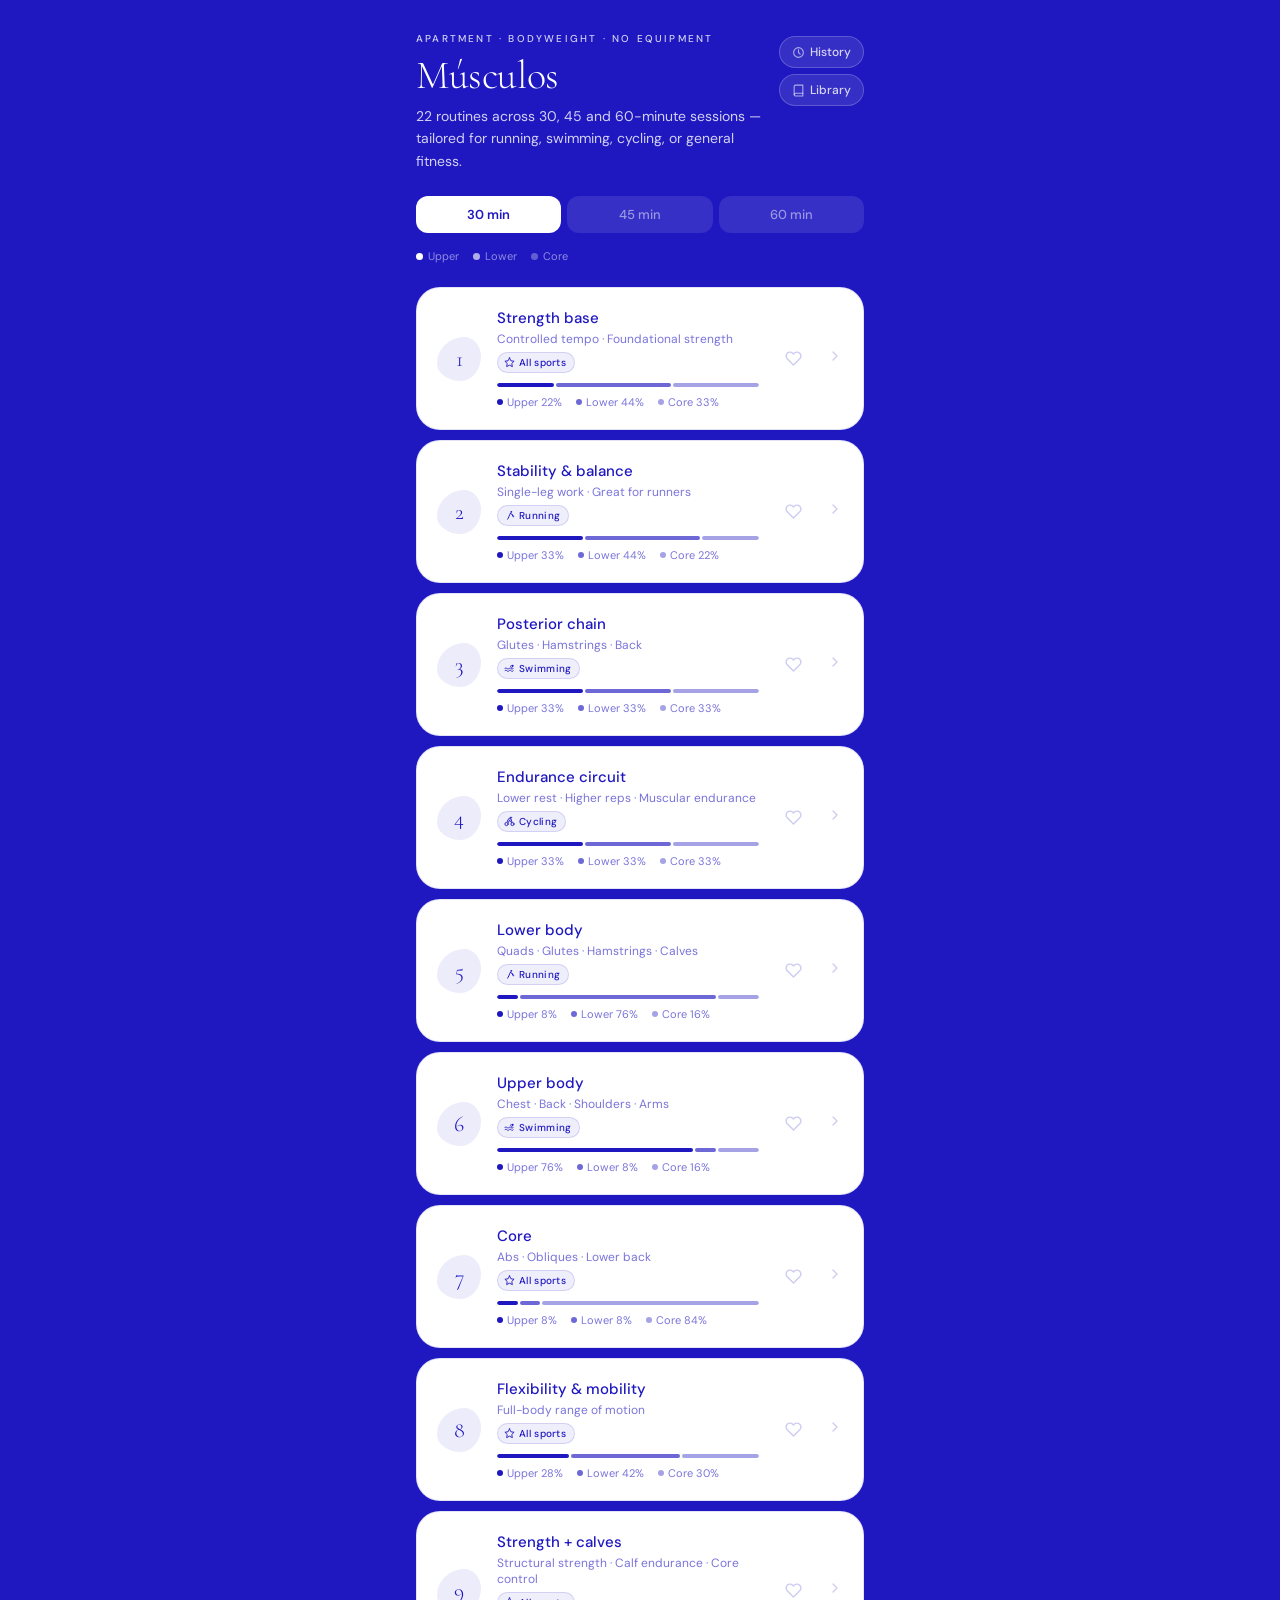
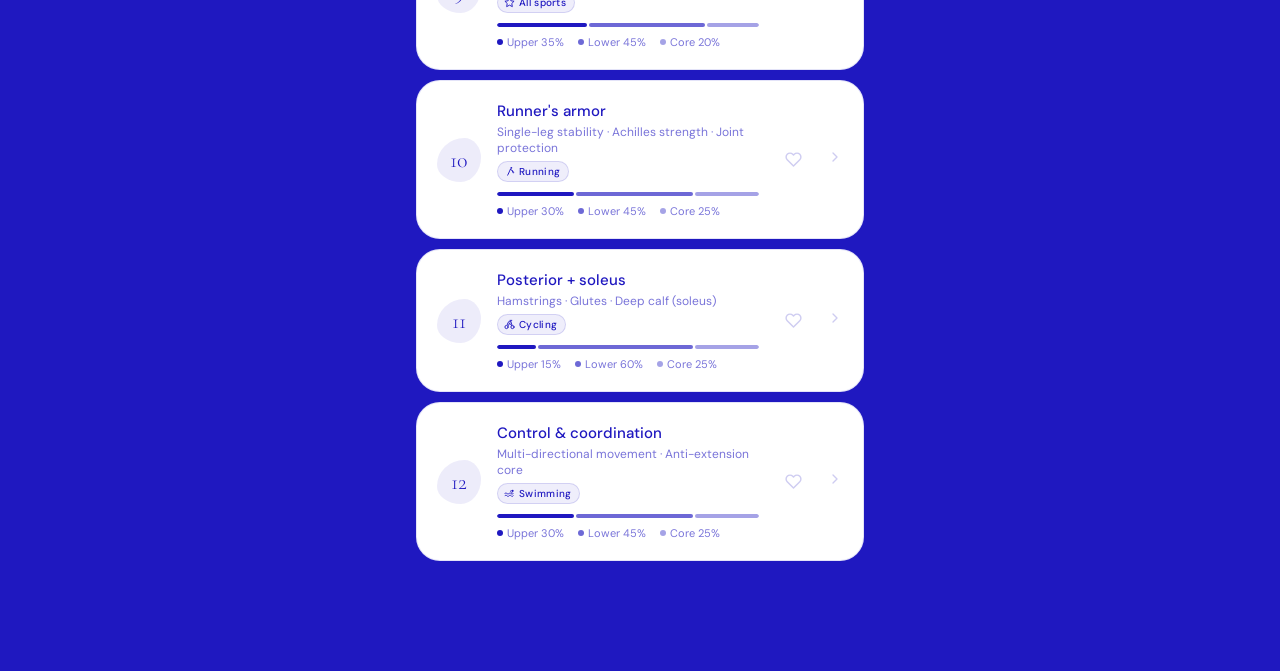
==== commit 61fb3fb1: "White cards, rename to Músculos, new icon, improve contrast - Routine/exercise/library/history cards" ====
--- a/index.html
+++ b/index.html
@@ -6,10 +6,10 @@
   <meta name="apple-mobile-web-app-capable" content="yes">
   <meta name="apple-mobile-web-app-status-bar-style" content="black-translucent">
   <meta name="theme-color" content="#1F18C0">
-  <title>Full Body Workout</title>
+  <title>Músculos</title>
   <link rel="manifest" href="manifest.json">
   <link rel="icon" type="image/svg+xml" href="favicon.svg">
-  <link rel="apple-touch-icon" href="apple-touch-icon-v2.png">
+  <link rel="apple-touch-icon" href="apple-touch-icon-v3.png">
   <link rel="preconnect" href="https://fonts.googleapis.com">
   <link rel="preconnect" href="https://fonts.gstatic.com" crossorigin>
   <link href="https://fonts.googleapis.com/css2?family=Cormorant+Garamond:ital,wght@0,300;0,400;0,600;1,300&family=DM+Sans:opsz,wght@9..40,300;9..40,400;9..40,500&display=swap" rel="stylesheet">
@@ -20,7 +20,7 @@
     <div class="hub-top">
       <div class="hub-header" style="padding-top:0">
         <p class="hub-eyebrow">Apartment · Bodyweight · No equipment</p>
-        <h1 class="hub-title">Full Body<br>Workout Plan</h1>
+        <h1 class="hub-title">Músculos</h1>
         <p class="hub-sub">22 routines across 30, 45 and 60-minute sessions — tailored for running, swimming, cycling, or general fitness.</p>
       </div>
       <div class="hub-nav">
--- a/style.css
+++ b/style.css
@@ -23,18 +23,18 @@
   --border:      rgba(255, 255, 255, 0.20);
   --card-border: rgba(255, 255, 255, 0.20);
   --text:        #FFFFFF;
-  --text2:       rgba(255, 255, 255, 0.60);
-  --text3:       rgba(255, 255, 255, 0.30);
+  --text2:       rgba(255, 255, 255, 0.75);
+  --text3:       rgba(255, 255, 255, 0.45);
   --accent:      #FFFFFF;
   --accent-dim:  rgba(255, 255, 255, 0.10);
 
-  /* Category — opacity-based differentiation, palette-compliant */
+  /* Category — strongly differentiated on Klein blue background */
   --upper:    #FFFFFF;
-  --upper-bg: rgba(255, 255, 255, 0.12);
-  --lower:    rgba(255, 255, 255, 0.80);
-  --lower-bg: rgba(255, 255, 255, 0.06);
-  --core:     rgba(255, 255, 255, 0.50);
-  --core-bg:  rgba(255, 255, 255, 0.04);
+  --upper-bg: rgba(255, 255, 255, 0.18);
+  --lower:    rgba(255, 255, 255, 0.65);
+  --lower-bg: rgba(255, 255, 255, 0.10);
+  --core:     rgba(255, 255, 255, 0.30);
+  --core-bg:  rgba(255, 255, 255, 0.06);
 
   /* Typography */
   --font-display: 'Cormorant Garamond', Georgia, serif;
@@ -93,12 +93,12 @@
   border-radius: 999px;
   font-weight: 500;
 }
-/* Upper: solid white — most visually prominent */
-.tag-upper { background: var(--white); color: var(--blue); }
-/* Lower: ghost-fill */
-.tag-lower { background: var(--lower-bg); border: 1px solid var(--white-30); color: var(--white-80); }
-/* Core: ghost subtle */
-.tag-core  { background: transparent; border: 1px solid var(--white-20); color: var(--white-50); }
+/* Upper: solid white — strongest */
+.tag-upper { background: var(--white); color: var(--blue); font-weight: 600; }
+/* Lower: white-tinted background + bright text */
+.tag-lower { background: rgba(255,255,255,0.22); color: var(--white); }
+/* Core: outline only + visible text */
+.tag-core  { background: transparent; border: 1px solid rgba(255,255,255,0.40); color: var(--white-80); }
 
 /* ── Split bar ────────────────────────────────────────────────────── */
 .split-bar {
@@ -722,7 +722,7 @@
   font-weight: 500;
   letter-spacing: 0.22em;
   text-transform: uppercase;
-  color: var(--white-50);
+  color: var(--white-80);
   margin-bottom: 10px;
 }
 .hub-title {
@@ -732,7 +732,7 @@
   line-height: 1.0;
   letter-spacing: -0.01em;
 }
-.hub-sub { font-size: 14px; color: var(--white-60); margin-top: 10px; line-height: 1.6; }
+.hub-sub { font-size: 14px; color: var(--white-80); margin-top: 10px; line-height: 1.6; }
 
 .muscle-legend {
   display: flex;
@@ -861,6 +861,104 @@
   line-height: 1.55;
 }
 
+/* ── White cards (routines, exercises, library, history) ──────────── */
+/* CSS variable cascade handles most of the inversion automatically;  */
+/* hardcoded var(--white-*) references need explicit overrides.        */
+
+.routine-card,
+.ex-card,
+.lib-card,
+.history-card {
+  /* Remap semantic tokens to blue-on-white */
+  --text2:    rgba(31, 24, 192, 0.60);
+  --text3:    rgba(31, 24, 192, 0.30);
+  /* Category colors → blue-based */
+  --upper:    #1F18C0;
+  --upper-bg: rgba(31, 24, 192, 0.10);
+  --lower:    rgba(31, 24, 192, 0.65);
+  --lower-bg: rgba(31, 24, 192, 0.06);
+  --core:     rgba(31, 24, 192, 0.40);
+  --core-bg:  rgba(31, 24, 192, 0.04);
+  background: #FFFFFF;
+  border-color: rgba(31, 24, 192, 0.12);
+  color: #1F18C0;
+}
+
+/* Warmup/cooldown subtle border stays subtle */
+.ex-card.warmup,
+.ex-card.cooldown { border-color: rgba(31, 24, 192, 0.07); }
+
+/* Active states */
+.routine-card:active { background: rgba(31, 24, 192, 0.04); border-color: rgba(31, 24, 192, 0.18); }
+.lib-card:active     { background: rgba(31, 24, 192, 0.04); border-color: rgba(31, 24, 192, 0.18); }
+.history-card:active { background: rgba(31, 24, 192, 0.04); border-color: rgba(31, 24, 192, 0.18); }
+
+/* ── Routine card internals ── */
+.routine-card .routine-num {
+  background: rgba(31, 24, 192, 0.08);
+  color: #1F18C0;
+}
+.routine-card .routine-card-last { color: rgba(31, 24, 192, 0.50); }
+.routine-card .chevron svg       { stroke: rgba(31, 24, 192, 0.22); }
+
+/* Sport badge flipped for white card */
+.routine-card .sport-badge {
+  background: rgba(31, 24, 192, 0.07);
+  color: #1F18C0;
+  border-color: rgba(31, 24, 192, 0.14);
+}
+
+/* ── Exercise card internals (routine page) ── */
+.ex-card .ex-name { color: #1F18C0; }
+
+/* ── Muscle tag overrides inside white cards ── */
+.routine-card .tag-upper,
+.ex-card .tag-upper,
+.lib-card .tag-upper {
+  background: rgba(31, 24, 192, 0.10);
+  color: #1F18C0;
+  border: none;
+}
+.routine-card .tag-lower,
+.ex-card .tag-lower,
+.lib-card .tag-lower {
+  background: rgba(31, 24, 192, 0.12);
+  border: none;
+  color: rgba(31, 24, 192, 0.80);
+  font-weight: 500;
+}
+.routine-card .tag-core,
+.ex-card .tag-core,
+.lib-card .tag-core {
+  background: transparent;
+  border-color: rgba(31, 24, 192, 0.30);
+  color: rgba(31, 24, 192, 0.60);
+}
+
+/* ── Heart button inside white cards ── */
+.routine-card .heart-btn svg,
+.lib-card .heart-btn svg    { stroke: rgba(31, 24, 192, 0.22); }
+.routine-card .heart-btn.active svg,
+.lib-card .heart-btn.active svg {
+  stroke: #1F18C0;
+  fill: #1F18C0;
+}
+
+/* ── Library card internals ── */
+.lib-card .ex-chevron      { stroke: rgba(31, 24, 192, 0.22); }
+.lib-card .lib-card-body   { border-top-color: rgba(31, 24, 192, 0.08); }
+.lib-card .lib-card-desc   { color: rgba(31, 24, 192, 0.62); }
+.lib-card .lib-card-tips li { color: rgba(31, 24, 192, 0.62); }
+.lib-card .lib-card-tips-label { color: rgba(31, 24, 192, 0.38); }
+
+/* ── History card internals ── */
+.history-card .history-chevron     { stroke: rgba(31, 24, 192, 0.22); }
+.history-card .history-exercises   { border-top-color: rgba(31, 24, 192, 0.08); }
+.history-card .history-ex-row      { color: rgba(31, 24, 192, 0.55); }
+.history-card .history-ex-row span:first-child { color: #1F18C0; }
+.history-card .history-mode-badge.reps  { background: #1F18C0; color: #FFFFFF; }
+.history-card .history-mode-badge.timer { background: rgba(31, 24, 192, 0.08); color: rgba(31, 24, 192, 0.55); }
+
 /* ── Done screen ──────────────────────────────────────────────────── */
 .done-screen {
   display: flex;
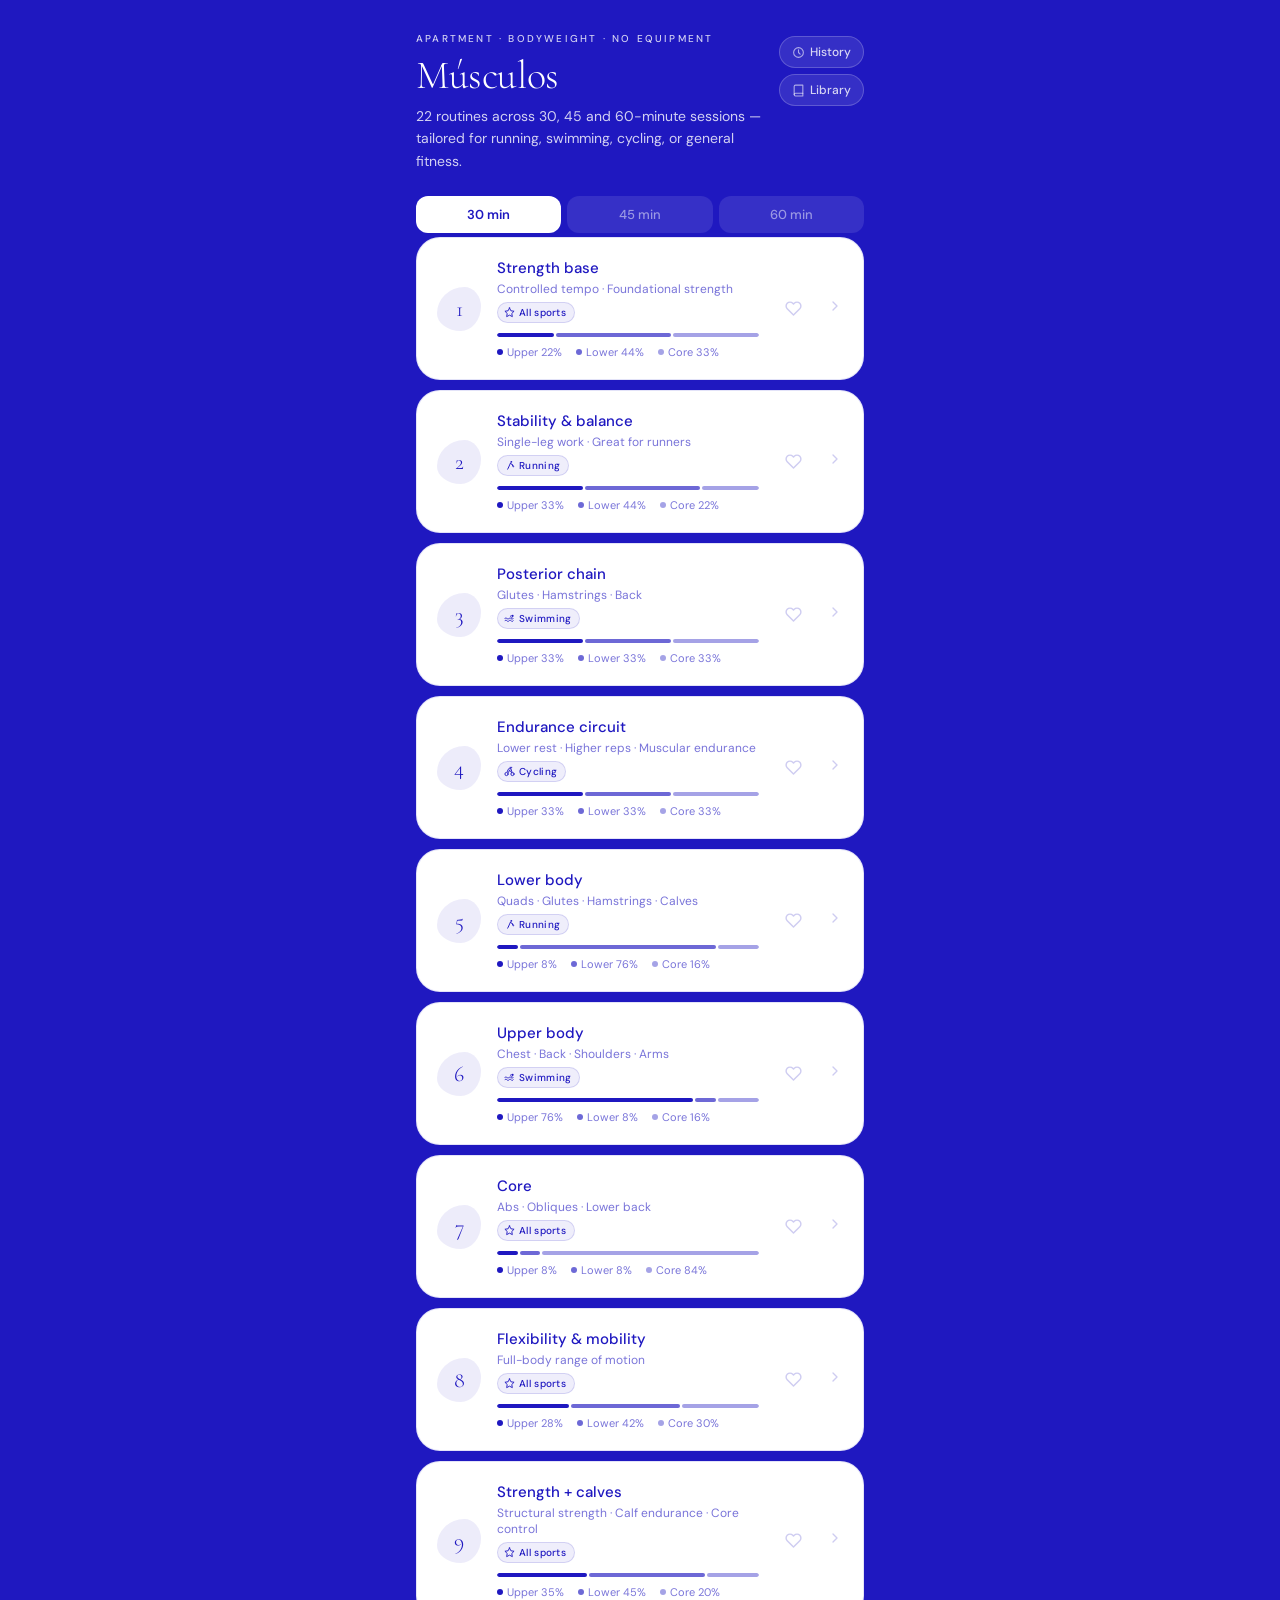
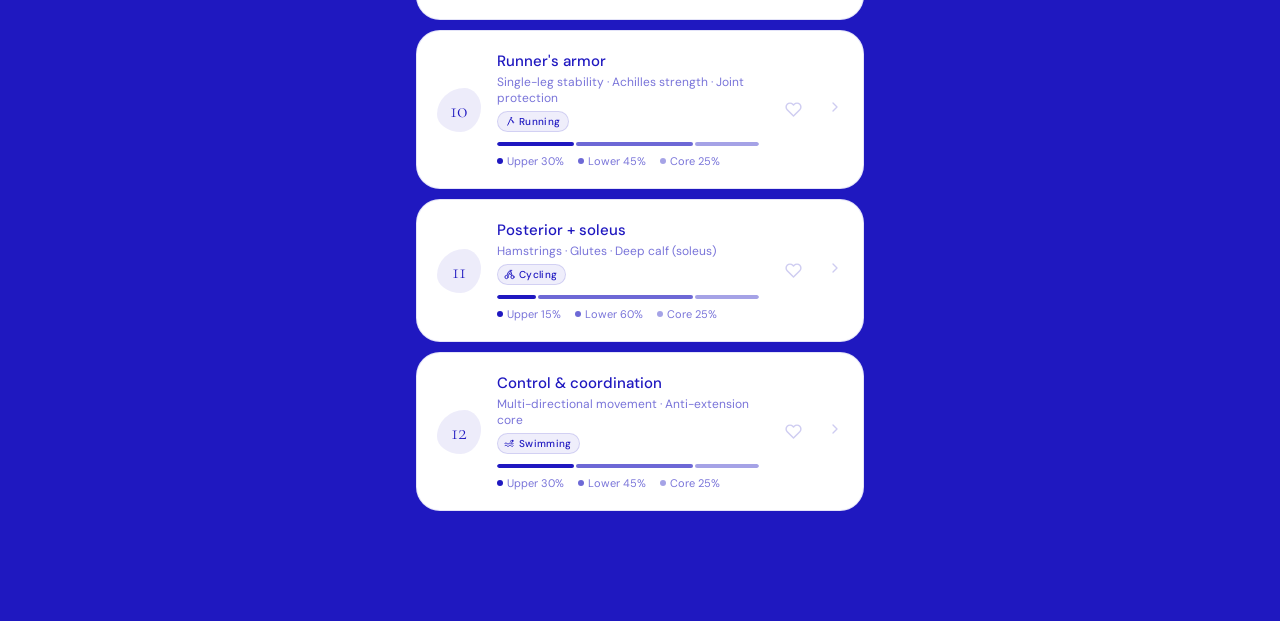
==== commit 64010554: "Remove muscle legend, restore video buttons, add Watch to library - Remove Upper/Lower/Core legend f" ====
--- a/index.html
+++ b/index.html
@@ -41,12 +41,6 @@
       <button class="dur-tab" data-dur="60">60 min</button>
     </div>
 
-    <div class="muscle-legend">
-      <div class="muscle-legend-item"><div class="legend-dot" style="background:var(--upper)"></div>Upper</div>
-      <div class="muscle-legend-item"><div class="legend-dot" style="background:var(--lower)"></div>Lower</div>
-      <div class="muscle-legend-item"><div class="legend-dot" style="background:var(--core)"></div>Core</div>
-    </div>
-
     <div id="cards"></div>
   </div>
 
--- a/style.css
+++ b/style.css
@@ -910,6 +910,12 @@
 
 /* ── Exercise card internals (routine page) ── */
 .ex-card .ex-name { color: #1F18C0; }
+.ex-card .video-btn {
+  background: rgba(31, 24, 192, 0.08);
+  color: #1F18C0;
+  border: 1px solid rgba(31, 24, 192, 0.16);
+}
+.ex-card .video-btn svg { fill: #1F18C0; }
 
 /* ── Muscle tag overrides inside white cards ── */
 .routine-card .tag-upper,
@@ -950,6 +956,24 @@
 .lib-card .lib-card-desc   { color: rgba(31, 24, 192, 0.62); }
 .lib-card .lib-card-tips li { color: rgba(31, 24, 192, 0.62); }
 .lib-card .lib-card-tips-label { color: rgba(31, 24, 192, 0.38); }
+
+.lib-watch-btn {
+  display: inline-flex;
+  align-items: center;
+  gap: 6px;
+  margin-top: 14px;
+  font-size: 12px;
+  font-weight: 500;
+  color: #1F18C0;
+  background: rgba(31, 24, 192, 0.08);
+  border: 1px solid rgba(31, 24, 192, 0.16);
+  border-radius: 999px;
+  padding: 7px 14px;
+  text-decoration: none;
+  transition: opacity 0.15s;
+}
+.lib-watch-btn:active { opacity: 0.7; }
+.lib-watch-btn svg { width: 13px; height: 13px; fill: #1F18C0; flex-shrink: 0; }
 
 /* ── History card internals ── */
 .history-card .history-chevron     { stroke: rgba(31, 24, 192, 0.22); }
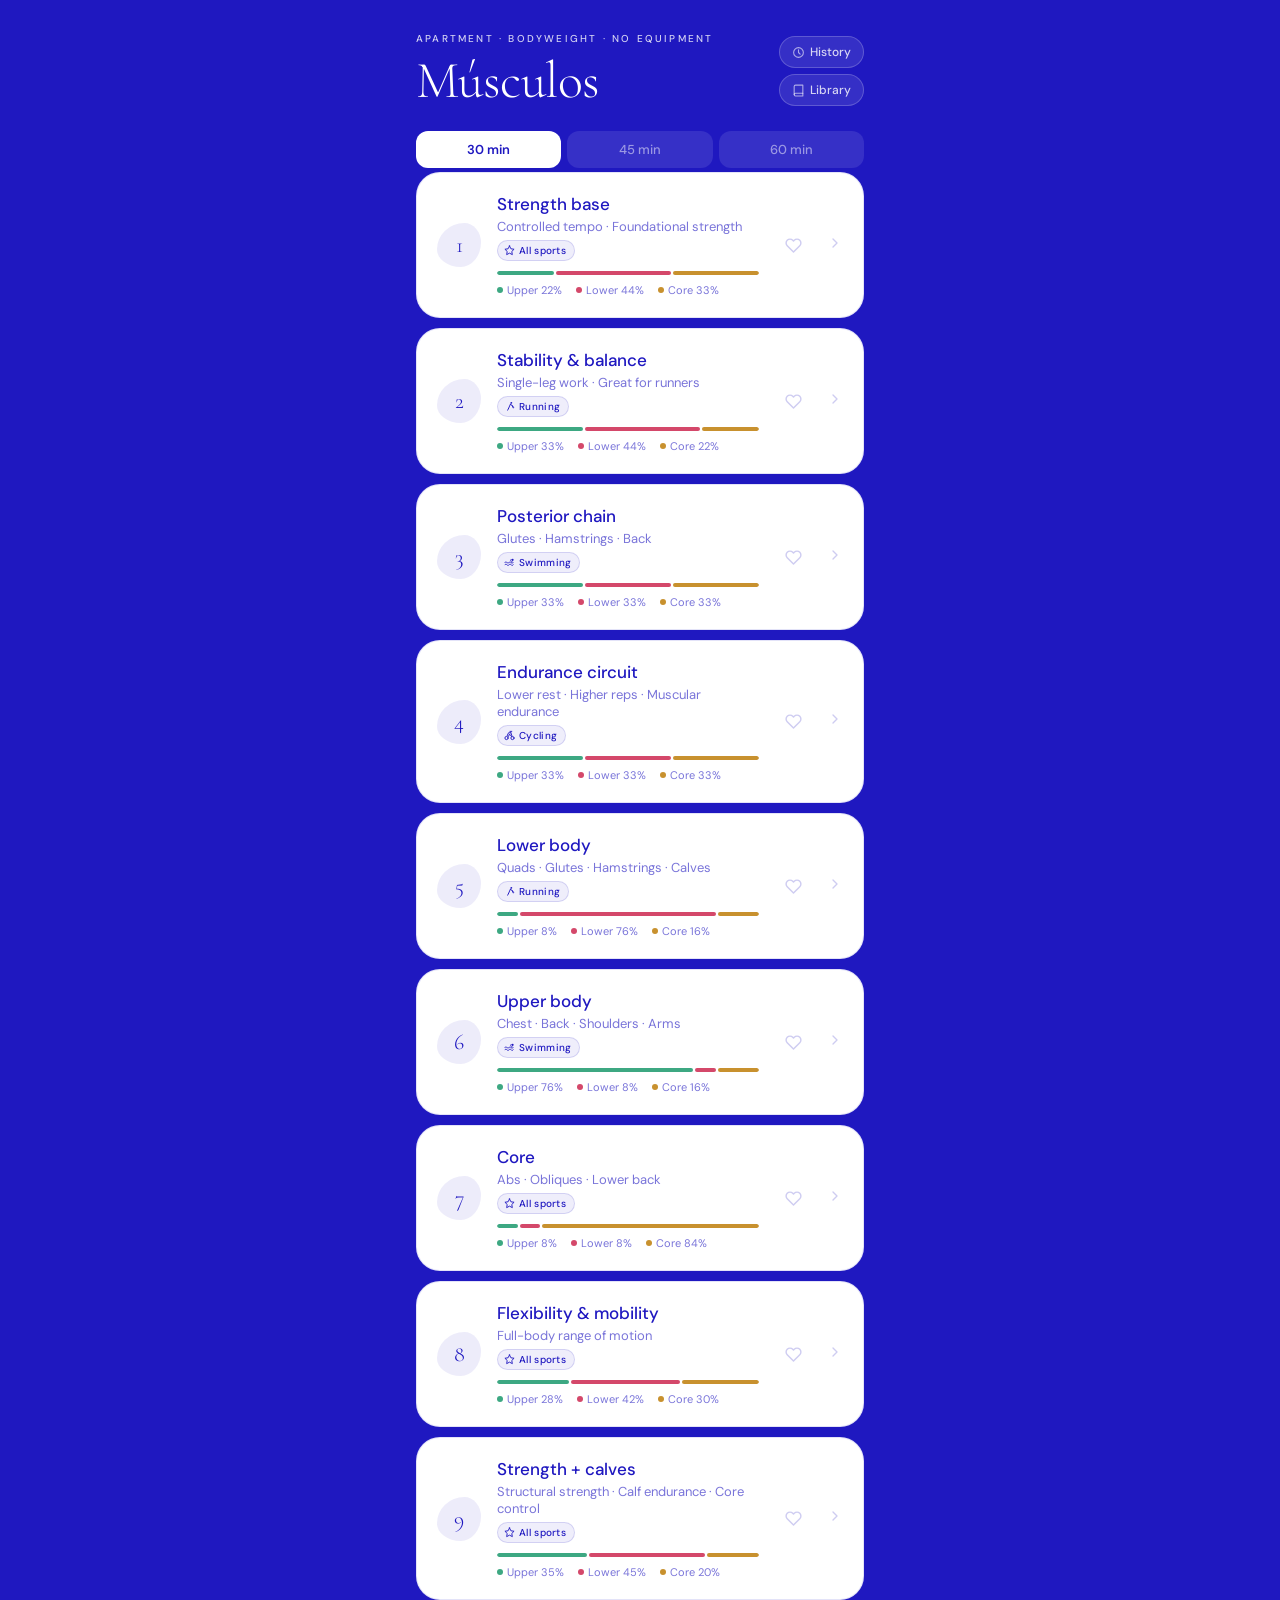
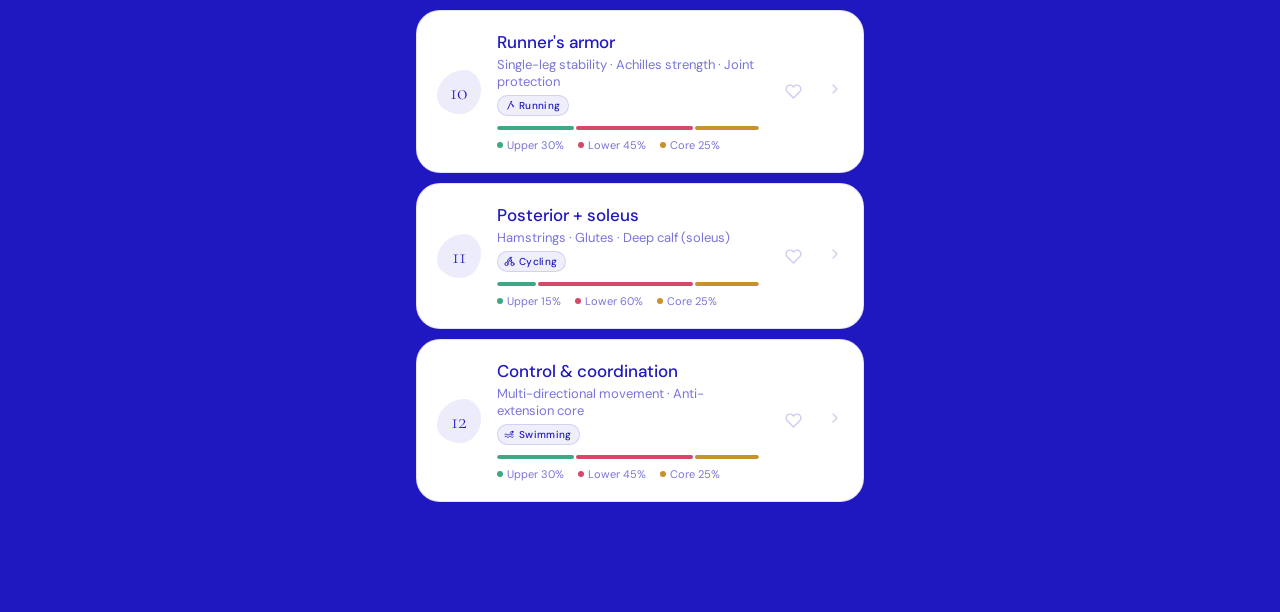
==== commit dc36b1c9: "Apply Klein Legacy palette + larger fonts + remove hub subtitle - Category colors now use Klein Lega" ====
--- a/index.html
+++ b/index.html
@@ -21,7 +21,6 @@
       <div class="hub-header" style="padding-top:0">
         <p class="hub-eyebrow">Apartment · Bodyweight · No equipment</p>
         <h1 class="hub-title">Músculos</h1>
-        <p class="hub-sub">22 routines across 30, 45 and 60-minute sessions — tailored for running, swimming, cycling, or general fitness.</p>
       </div>
       <div class="hub-nav">
         <a href="history.html" class="history-nav-btn">
--- a/style.css
+++ b/style.css
@@ -28,13 +28,13 @@
   --accent:      #FFFFFF;
   --accent-dim:  rgba(255, 255, 255, 0.10);
 
-  /* Category — strongly differentiated on Klein blue background */
-  --upper:    #FFFFFF;
-  --upper-bg: rgba(255, 255, 255, 0.18);
-  --lower:    rgba(255, 255, 255, 0.65);
-  --lower-bg: rgba(255, 255, 255, 0.10);
-  --core:     rgba(255, 255, 255, 0.30);
-  --core-bg:  rgba(255, 255, 255, 0.06);
+  /* Category — Klein Legacy palette (Viridian · Rose · Gold) */
+  --upper:    #3DA882;
+  --upper-bg: rgba(61,  168, 130, 0.16);
+  --lower:    #D4486A;
+  --lower-bg: rgba(212,  72, 106, 0.14);
+  --core:     #C8912E;
+  --core-bg:  rgba(200, 145,  46, 0.14);
 
   /* Typography */
   --font-display: 'Cormorant Garamond', Georgia, serif;
@@ -93,12 +93,10 @@
   border-radius: 999px;
   font-weight: 500;
 }
-/* Upper: solid white — strongest */
-.tag-upper { background: var(--white); color: var(--blue); font-weight: 600; }
-/* Lower: white-tinted background + bright text */
-.tag-lower { background: rgba(255,255,255,0.22); color: var(--white); }
-/* Core: outline only + visible text */
-.tag-core  { background: transparent; border: 1px solid rgba(255,255,255,0.40); color: var(--white-80); }
+/* Klein Legacy category tags — same colors work on blue bg and white cards */
+.tag-upper { background: rgba(61,168,130,0.16);  color: #3DA882; border: 1px solid rgba(61,168,130,0.32);  font-weight: 600; }
+.tag-lower { background: rgba(212,72,106,0.14);  color: #D4486A; border: 1px solid rgba(212,72,106,0.28); }
+.tag-core  { background: rgba(200,145,46,0.14);  color: #C8912E; border: 1px solid rgba(200,145,46,0.28); }
 
 /* ── Split bar ────────────────────────────────────────────────────── */
 .split-bar {
@@ -159,8 +157,8 @@
   border-color: var(--white-10);
 }
 .ex-left { flex: 1; min-width: 0; }
-.ex-name { font-size: 15px; font-weight: 500; color: var(--white-80); }
-.ex-note { font-size: 12px; color: var(--text2); margin-top: 3px; line-height: 1.4; }
+.ex-name { font-size: 17px; font-weight: 500; color: var(--white-80); }
+.ex-note { font-size: 13px; color: var(--text2); margin-top: 3px; line-height: 1.4; }
 .ex-right {
   display: flex;
   flex-direction: column;
@@ -169,7 +167,7 @@
   flex-shrink: 0;
 }
 .ex-sets {
-  font-size: 12px;
+  font-size: 13px;
   color: var(--text2);
   text-align: right;
   white-space: nowrap;
@@ -195,7 +193,7 @@
   border-left: 2px solid var(--white-30);
   border-radius: 0 var(--radius-sm) var(--radius-sm) 0;
   padding: 12px 14px;
-  font-size: 13px;
+  font-size: 14px;
   color: var(--white-60);
   line-height: 1.5;
   margin: 20px 0;
@@ -227,7 +225,7 @@
 }
 .timer-ex-name {
   font-family: var(--font-display);
-  font-size: 32px;
+  font-size: 38px;
   font-weight: 300;
   line-height: 1.1;
   margin-bottom: 6px;
@@ -476,8 +474,8 @@
   align-items: flex-start;
   gap: 10px;
 }
-.history-card-title { font-size: 15px; font-weight: 500; }
-.history-card-meta { font-size: 12px; color: var(--text2); margin-top: 3px; }
+.history-card-title { font-size: 17px; font-weight: 500; }
+.history-card-meta { font-size: 13px; color: var(--text2); margin-top: 3px; }
 .history-mode-badge {
   font-size: 10px;
   font-weight: 600;
@@ -682,8 +680,8 @@
   flex-shrink: 0;
 }
 .routine-info { flex: 1; }
-.routine-card-title { font-size: 15px; font-weight: 500; }
-.routine-card-focus { font-size: 12px; color: var(--text2); margin-top: 3px; }
+.routine-card-title { font-size: 17px; font-weight: 500; }
+.routine-card-focus { font-size: 13px; color: var(--text2); margin-top: 3px; }
 .routine-card-last { font-size: 11px; color: var(--white-50); margin-top: 3px; font-weight: 400; }
 .routine-card-split { margin-top: 10px; }
 
@@ -727,7 +725,7 @@
 }
 .hub-title {
   font-family: var(--font-display);
-  font-size: 40px;
+  font-size: 52px;
   font-weight: 300;
   line-height: 1.0;
   letter-spacing: -0.01em;
@@ -752,7 +750,7 @@
 .top-bar-titles { flex: 1; }
 .top-bar-title {
   font-family: var(--font-display);
-  font-size: 26px;
+  font-size: 30px;
   font-weight: 300;
   letter-spacing: -0.01em;
 }
@@ -804,7 +802,7 @@
   gap: 8px;
   flex-wrap: wrap;
 }
-.lib-card-name { font-size: 15px; font-weight: 500; }
+.lib-card-name { font-size: 17px; font-weight: 500; }
 .lib-cat-tag { font-size: 10px; padding: 2px 8px; }
 .lib-card-muscles {
   display: flex;
@@ -836,7 +834,7 @@
 }
 .lib-card.expanded .lib-card-body { display: block; }
 .lib-card-desc {
-  font-size: 14px;
+  font-size: 15px;
   color: var(--white-60);
   line-height: 1.65;
   margin-bottom: 14px;
@@ -856,7 +854,7 @@
   gap: 7px;
 }
 .lib-card-tips li {
-  font-size: 13px;
+  font-size: 14px;
   color: var(--white-60);
   line-height: 1.55;
 }
@@ -870,15 +868,9 @@
 .lib-card,
 .history-card {
   /* Remap semantic tokens to blue-on-white */
-  --text2:    rgba(31, 24, 192, 0.60);
-  --text3:    rgba(31, 24, 192, 0.30);
-  /* Category colors → blue-based */
-  --upper:    #1F18C0;
-  --upper-bg: rgba(31, 24, 192, 0.10);
-  --lower:    rgba(31, 24, 192, 0.65);
-  --lower-bg: rgba(31, 24, 192, 0.06);
-  --core:     rgba(31, 24, 192, 0.40);
-  --core-bg:  rgba(31, 24, 192, 0.04);
+  --text2: rgba(31, 24, 192, 0.60);
+  --text3: rgba(31, 24, 192, 0.30);
+  /* Klein Legacy category colors already work on white — no override needed */
   background: #FFFFFF;
   border-color: rgba(31, 24, 192, 0.12);
   color: #1F18C0;
@@ -916,30 +908,6 @@
   border: 1px solid rgba(31, 24, 192, 0.16);
 }
 .ex-card .video-btn svg { fill: #1F18C0; }
-
-/* ── Muscle tag overrides inside white cards ── */
-.routine-card .tag-upper,
-.ex-card .tag-upper,
-.lib-card .tag-upper {
-  background: rgba(31, 24, 192, 0.10);
-  color: #1F18C0;
-  border: none;
-}
-.routine-card .tag-lower,
-.ex-card .tag-lower,
-.lib-card .tag-lower {
-  background: rgba(31, 24, 192, 0.12);
-  border: none;
-  color: rgba(31, 24, 192, 0.80);
-  font-weight: 500;
-}
-.routine-card .tag-core,
-.ex-card .tag-core,
-.lib-card .tag-core {
-  background: transparent;
-  border-color: rgba(31, 24, 192, 0.30);
-  color: rgba(31, 24, 192, 0.60);
-}
 
 /* ── Heart button inside white cards ── */
 .routine-card .heart-btn svg,
